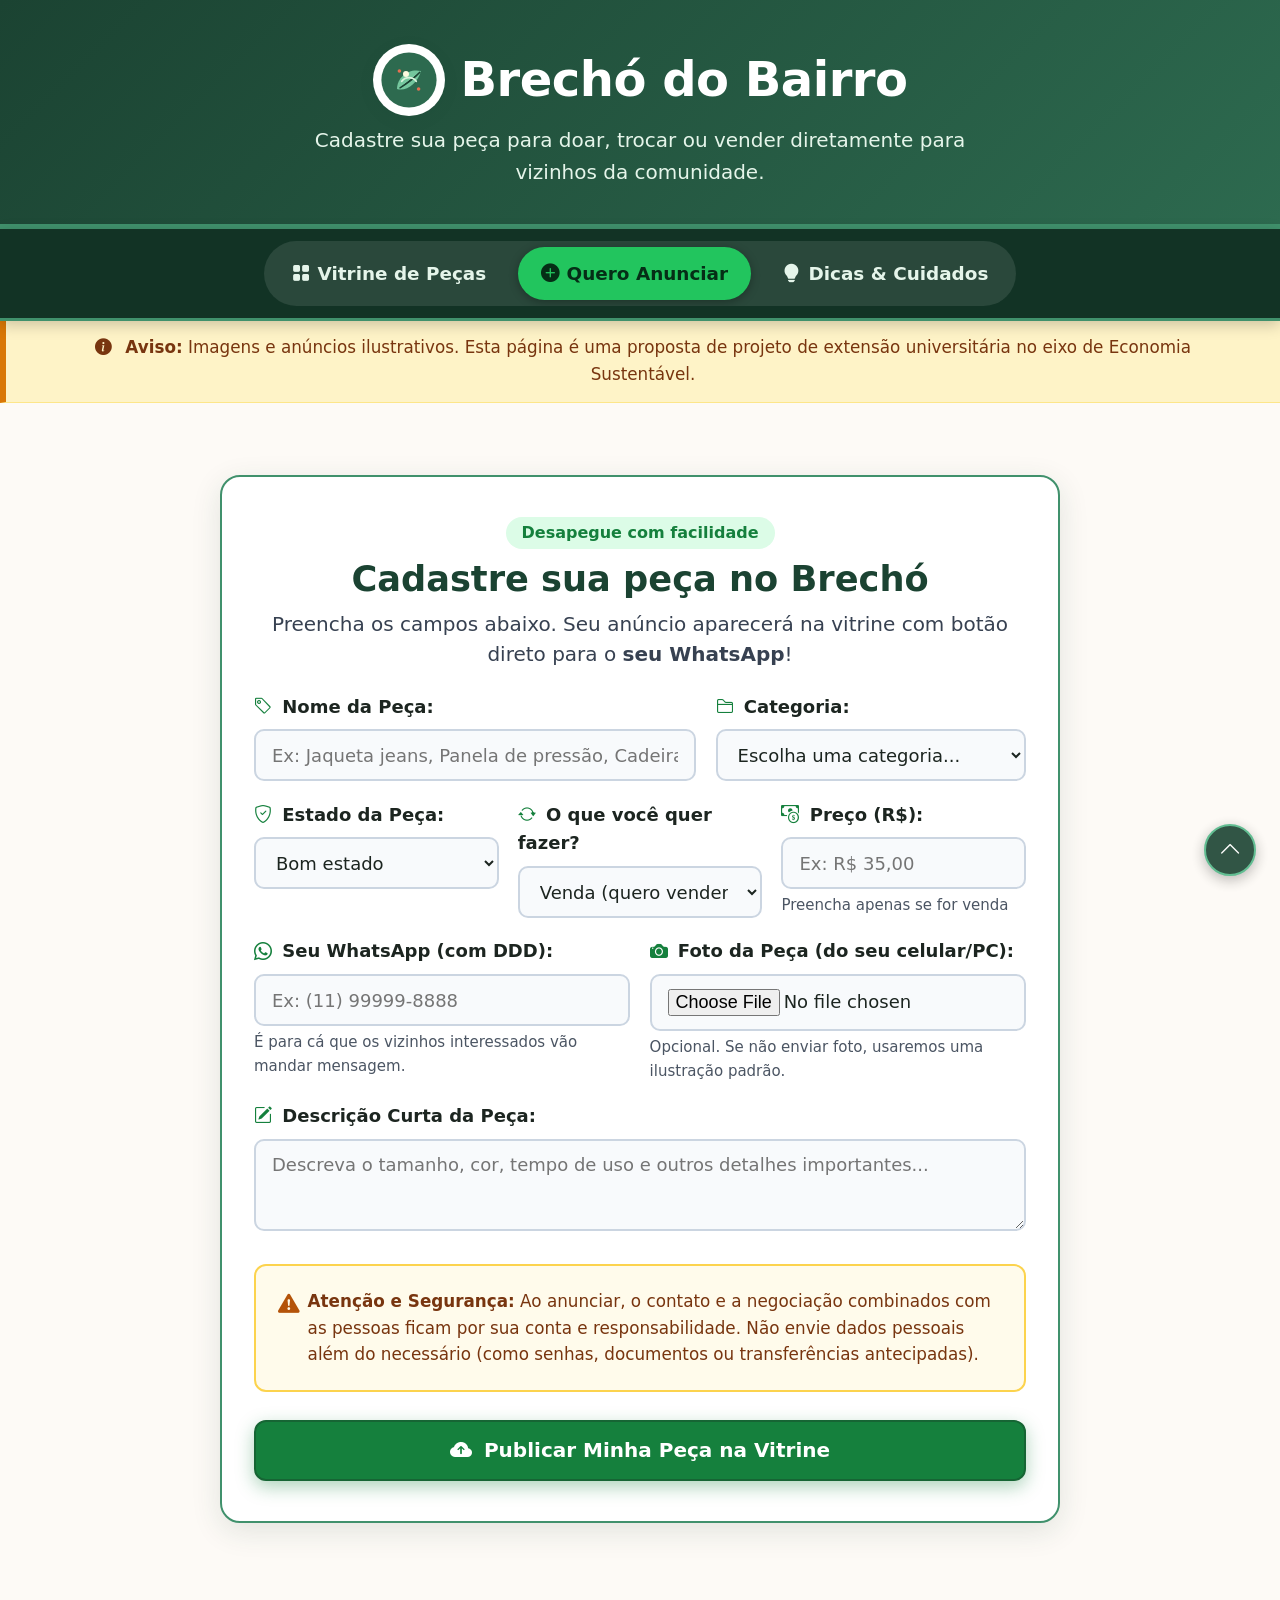
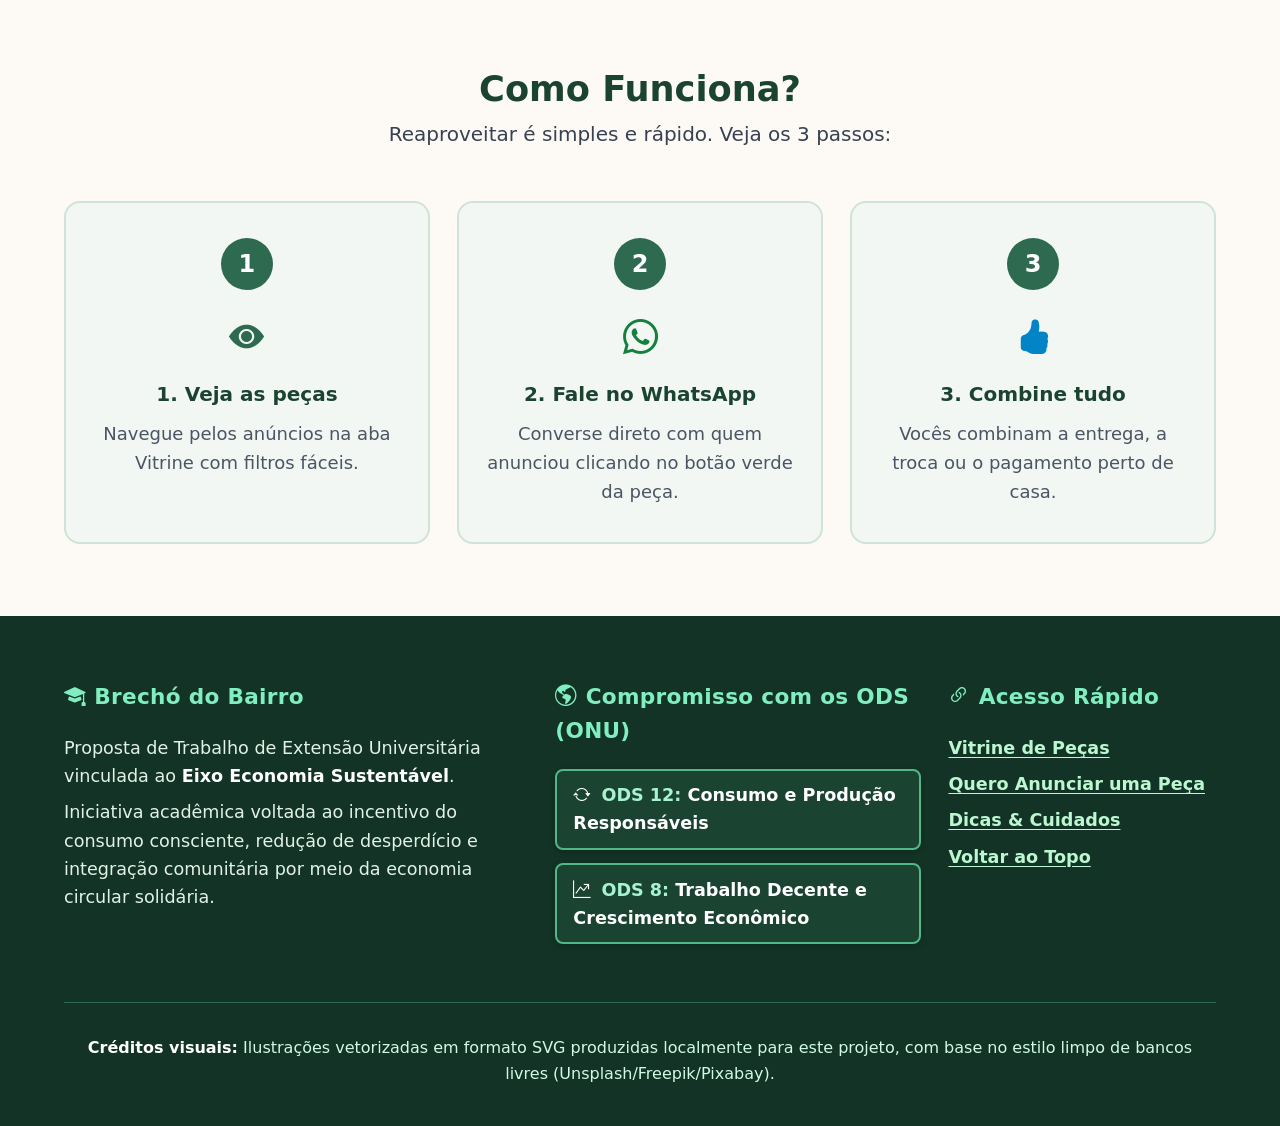
==== anunciar.html @ a0658f0c "Postagem" ====
<!DOCTYPE html>
<html lang="pt-BR">
<head>
  <meta charset="UTF-8" />
  <meta name="viewport" content="width=device-width, initial-scale=1.0" />
  <meta name="description" content="Anuncie roupas e objetos usados para troca, doação ou venda no Brechó do Bairro com contato direto pelo WhatsApp." />
  
  <title>Quero Anunciar | Brechó do Bairro</title>

  <!-- Logo do site -->
  <link rel="icon" type="image/svg+xml" href="img/logo.svg" />

  <!-- Icones do Bootstrap Icons -->
  <link rel="stylesheet" href="https://cdn.jsdelivr.net/npm/bootstrap-icons@1.11.3/font/bootstrap-icons.min.css">

  <!-- Estilos da pagina -->
  <link rel="stylesheet" href="css/style.css" />
</head>

<body>
  <!-- Topo da pagina -->
  <header class="topo-hero text-center" role="banner">
    <div class="container">
      <div class="d-flex justify-content-center align-items-center gap-3 mb-2">
        <img src="img/logo.svg" alt="Logo do Brechó do Bairro" class="marca-logo" />
        <h1 class="titulo-principal m-0">Brechó do Bairro</h1>
      </div>

      <p class="subtitulo-hero mb-0">
        Cadastre sua peça para doar, trocar ou vender diretamente para vizinhos da comunidade.
      </p>
    </div>
  </header>

  <!-- Menu de abas -->
  <nav class="navegacao-abas" aria-label="Navegação entre as abas do Brechó do Bairro">
    <div class="container d-flex justify-content-center">
      <div class="grupo-abas">
        <a href="index.html" class="item-aba">
          <i class="bi bi-grid-fill me-2" aria-hidden="true"></i>
          <span>Vitrine de Peças</span>
        </a>
        <a href="anunciar.html" class="item-aba aba-ativa" aria-current="page">
          <i class="bi bi-plus-circle-fill me-2" aria-hidden="true"></i>
          <span>Quero Anunciar</span>
        </a>
        <a href="dicas.html" class="item-aba">
          <i class="bi bi-lightbulb-fill me-2" aria-hidden="true"></i>
          <span>Dicas & Cuidados</span>
        </a>
      </div>
    </div>
  </nav>

  <!-- Aviso sobre o projeto de extensao -->
  <aside class="alerta-extensao" aria-label="Aviso sobre o projeto acadêmico">
    <div class="container text-center">
      <i class="bi bi-info-circle-fill me-2" aria-hidden="true"></i>
      <strong>Aviso:</strong> Imagens e anúncios ilustrativos. Esta página é uma proposta de projeto de extensão universitária no eixo de Economia Sustentável.
    </div>
  </aside>

  <main id="conteudo-principal">
    <!-- Formulario para anunciar uma peca -->
    <section class="secao-anunciar" aria-labelledby="titulo-anunciar">
      <div class="container">
        <div class="caixa-anuncio">
          <div class="cabecalho-secao mb-4">
            <span class="badge bg-success-subtle text-success fs-6 px-3 py-2 rounded-pill fw-bold mb-2">Desapegue com facilidade</span>
            <h2 id="titulo-anunciar" class="titulo-secao">Cadastre sua peça no Brechó</h2>
            <p class="subtitulo-secao">Preencha os campos abaixo. Seu anúncio aparecerá na vitrine com botão direto para o <strong>seu WhatsApp</strong>!</p>
          </div>

          <!-- Mensagem de sucesso ao cadastrar -->
          <div id="alerta-sucesso-anuncio" class="alert alert-success d-none text-center shadow-sm" role="alert">
            <i class="bi bi-check-circle-fill fs-4 me-2"></i>
            <strong class="fs-5">Anúncio publicado com sucesso!</strong>
            <p class="mb-2 mt-1">Sua peça já está visível na vitrine comunitária.</p>
            <a href="index.html" class="btn btn-outline-success fw-bold px-4 py-2 mt-2">
              <i class="bi bi-arrow-right-circle me-1"></i> Ir para a Vitrine ver meu anúncio
            </a>
          </div>

          <!-- Formulario de cadastro -->
          <form id="form-novo-anuncio" novalidate>
            <div class="row g-3">
              <!-- Nome da peca -->
              <div class="col-12 col-md-7">
                <label for="anuncio-nome" class="form-label">
                  <i class="bi bi-tag me-1 text-success"></i> Nome da Peça:
                </label>
                <input type="text" id="anuncio-nome" class="input-acessivel" placeholder="Ex: Jaqueta jeans, Panela de pressão, Cadeira..." required />
              </div>

              <!-- Categoria -->
              <div class="col-12 col-md-5">
                <label for="anuncio-categoria" class="form-label">
                  <i class="bi bi-folder2 me-1 text-success"></i> Categoria:
                </label>
                <select id="anuncio-categoria" class="select-acessivel" required>
                  <option value="" disabled selected>Escolha uma categoria...</option>
                  <option value="Roupas">Roupas</option>
                  <option value="Calçados">Calçados</option>
                  <option value="Infantil">Infantil</option>
                  <option value="Casa e objetos">Casa e objetos</option>
                </select>
              </div>

              <!-- Estado de conservacao -->
              <div class="col-12 col-md-4">
                <label for="anuncio-estado" class="form-label">
                  <i class="bi bi-shield-check me-1 text-success"></i> Estado da Peça:
                </label>
                <select id="anuncio-estado" class="select-acessivel" required>
                  <option value="Ótimo estado">Ótimo estado</option>
                  <option value="Bom estado" selected>Bom estado</option>
                  <option value="Com marcas de uso">Com marcas de uso</option>
                </select>
              </div>

              <!-- Tipo de negociacao -->
              <div class="col-12 col-md-4">
                <label for="anuncio-tipo" class="form-label">
                  <i class="bi bi-arrow-repeat me-1 text-success"></i> O que você quer fazer?
                </label>
                <select id="anuncio-tipo" class="select-acessivel" required>
                  <option value="Venda" selected>Venda (quero vender)</option>
                  <option value="Troca">Troca (aceito trocar)</option>
                  <option value="Doação">Doação (quero doar)</option>
                </select>
              </div>

              <!-- Preco -->
              <div class="col-12 col-md-4" id="campo-container-preco">
                <label for="anuncio-preco" class="form-label">
                  <i class="bi bi-cash-coin me-1 text-success"></i> Preço (R$):
                </label>
                <input type="text" id="anuncio-preco" class="input-acessivel" placeholder="Ex: R$ 35,00" />
                <small class="text-secondary d-block mt-1">Preencha apenas se for venda</small>
              </div>

              <!-- WhatsApp de quem anuncia -->
              <div class="col-12 col-md-6">
                <label for="anuncio-whatsapp" class="form-label">
                  <i class="bi bi-whatsapp me-1 text-success"></i> Seu WhatsApp (com DDD):
                </label>
                <input type="tel" id="anuncio-whatsapp" class="input-acessivel" placeholder="Ex: (11) 99999-8888" required />
                <small class="text-secondary d-block mt-1">É para cá que os vizinhos interessados vão mandar mensagem.</small>
              </div>

              <!-- Foto da peca -->
              <div class="col-12 col-md-6">
                <label for="anuncio-foto" class="form-label">
                  <i class="bi bi-camera-fill me-1 text-success"></i> Foto da Peça (do seu celular/PC):
                </label>
                <input type="file" id="anuncio-foto" class="input-acessivel" accept="image/*" />
                <small class="text-secondary d-block mt-1">Opcional. Se não enviar foto, usaremos uma ilustração padrão.</small>
              </div>

              <!-- Previa da foto -->
              <div class="col-12 d-none" id="preview-foto-container">
                <label class="form-label">Prévia da Foto Selecionada:</label>
                <div>
                  <img id="img-preview" src="#" alt="Prévia da foto selecionada" class="rounded-3 border shadow-sm" style="max-height: 180px; object-fit: cover;" />
                </div>
              </div>

              <!-- Descricao -->
              <div class="col-12">
                <label for="anuncio-descricao" class="form-label">
                  <i class="bi bi-pencil-square me-1 text-success"></i> Descrição Curta da Peça:
                </label>
                <textarea id="anuncio-descricao" class="input-acessivel" rows="3" placeholder="Descreva o tamanho, cor, tempo de uso e outros detalhes importantes..." required></textarea>
              </div>
            </div>

            <!-- Aviso de seguranca -->
            <div class="caixa-aviso-responsabilidade mt-4">
              <div class="d-flex align-items-start gap-2">
                <i class="bi bi-exclamation-triangle-fill fs-4 text-warning" aria-hidden="true"></i>
                <div>
                  <strong>Atenção e Segurança:</strong> Ao anunciar, o contato e a negociação combinados com as pessoas ficam por sua conta e responsabilidade. Não envie dados pessoais além do necessário (como senhas, documentos ou transferências antecipadas).
                </div>
              </div>
            </div>

            <!-- Botao de envio -->
            <div class="text-center mt-4">
              <button type="submit" class="btn-anunciar-whatsapp">
                <i class="bi bi-cloud-arrow-up-fill fs-4" aria-hidden="true"></i>
                <span>Publicar Minha Peça na Vitrine</span>
              </button>
            </div>
          </form>
        </div>
      </div>
    </section>

    <!-- Como funciona o brecho (antes do rodape) -->
    <section class="secao-passos" aria-labelledby="titulo-passos">
      <div class="container">
        <div class="cabecalho-secao">
          <h2 id="titulo-passos" class="titulo-secao">Como Funciona?</h2>
          <p class="subtitulo-secao">Reaproveitar é simples e rápido. Veja os 3 passos:</p>
        </div>

        <div class="row g-4 justify-content-center">
          <div class="col-12 col-md-4">
            <div class="card-passo">
              <div class="numero-passo" aria-hidden="true">1</div>
              <i class="bi bi-eye-fill icone-passo" aria-hidden="true"></i>
              <h3 class="titulo-passo">1. Veja as peças</h3>
              <p class="text-secondary m-0">Navegue pelos anúncios na aba Vitrine com filtros fáceis.</p>
            </div>
          </div>

          <div class="col-12 col-md-4">
            <div class="card-passo">
              <div class="numero-passo" aria-hidden="true">2</div>
              <i class="bi bi-whatsapp icone-passo text-success" aria-hidden="true"></i>
              <h3 class="titulo-passo">2. Fale no WhatsApp</h3>
              <p class="text-secondary m-0">Converse direto com quem anunciou clicando no botão verde da peça.</p>
            </div>
          </div>

          <div class="col-12 col-md-4">
            <div class="card-passo">
              <div class="numero-passo" aria-hidden="true">3</div>
              <i class="bi bi-hand-thumbs-up-fill icone-passo text-primary" aria-hidden="true"></i>
              <h3 class="titulo-passo">3. Combine tudo</h3>
              <p class="text-secondary m-0">Vocês combinam a entrega, a troca ou o pagamento perto de casa.</p>
            </div>
          </div>
        </div>
      </div>
    </section>
  </main>

  <!-- Rodape -->
  <footer class="rodape-principal" role="contentinfo">
    <div class="container">
      <div class="row g-4">
        <!-- Sobre o projeto -->
        <div class="col-12 col-md-6 col-lg-5">
          <h5><i class="bi bi-mortarboard-fill me-2" aria-hidden="true"></i>Brechó do Bairro</h5>
          <p class="mb-2">
            Proposta de Trabalho de Extensão Universitária vinculada ao <strong>Eixo Economia Sustentável</strong>.
          </p>
          <p class="mb-0">
            Iniciativa acadêmica voltada ao incentivo do consumo consciente, redução de desperdício e integração comunitária por meio da economia circular solidária.
          </p>
        </div>

        <!-- Objetivos de sustentabilidade -->
        <div class="col-12 col-md-6 col-lg-4">
          <h5><i class="bi bi-globe-americas me-2" aria-hidden="true"></i>Compromisso com os ODS (ONU)</h5>
          <div>
            <div class="ods-badge">
              <i class="bi bi-arrow-repeat me-1" aria-hidden="true"></i>
              <strong>ODS 12:</strong> Consumo e Produção Responsáveis
            </div>
          </div>
          <div>
            <div class="ods-badge">
              <i class="bi bi-graph-up-arrow me-1" aria-hidden="true"></i>
              <strong>ODS 8:</strong> Trabalho Decente e Crescimento Econômico
            </div>
          </div>
        </div>

        <!-- Links rapidos -->
        <div class="col-12 col-md-12 col-lg-3">
          <h5><i class="bi bi-link-45deg me-2" aria-hidden="true"></i>Acesso Rápido</h5>
          <ul class="list-unstyled">
            <li class="mb-2"><a href="index.html">Vitrine de Peças</a></li>
            <li class="mb-2"><a href="anunciar.html">Quero Anunciar uma Peça</a></li>
            <li class="mb-2"><a href="dicas.html">Dicas & Cuidados</a></li>
            <li class="mb-2"><a href="#conteudo-principal">Voltar ao Topo</a></li>
          </ul>
        </div>
      </div>

      <!-- Creditos -->
      <div class="rodape-creditos text-center">
        <p class="mb-0">
          <strong>Créditos visuais:</strong> Ilustrações vetorizadas em formato SVG produzidas localmente para este projeto, com base no estilo limpo de bancos livres (Unsplash/Freepik/Pixabay).
        </p>
      </div>
    </div>
  </footer>

  <!-- Botao flutuante de voltar ao topo -->
  <a href="#conteudo-principal" class="btn-voltar-topo" aria-label="Voltar ao início da página" title="Voltar ao topo">
    <i class="bi bi-chevron-up" aria-hidden="true"></i>
  </a>

  <!-- Script da pagina -->
  <script src="js/script.js"></script>
</body>
</html>
---- css/style.css ----
/* Cores do projeto */
:root {
  --verde-profundo: #123325;
  --verde-escuro: #1b4332;
  --verde-medio: #2d6a4f;
  --verde-folha: #40916c;
  --verde-claro: #d8f3dc;
  --verde-fundo: #f2f7f4;

  --terra-escuro: #6f4e37;
  --terra-medio: #8d5b4c;
  --areia-clara: #fdfaf6;
  --areia-borda: #e7dfd5;

  --cor-doacao: #1e7e34;
  --cor-troca: #006699;
  --cor-venda: #b05700;

  --whatsapp-cor: #15803d;
  --whatsapp-hover: #0f5c2b;
  --amarelo-destaque: #fef08a;

  --texto-principal: #1c2520;
  --texto-suave: #374151;
  --branco-puro: #ffffff;

  --raio-card: 16px;
  --raio-botao: 12px;
  --sombra-suave: 0 4px 16px rgba(27, 67, 50, 0.08);
  --sombra-hover: 0 8px 24px rgba(27, 67, 50, 0.16);
}

/* Configuracoes basicas da pagina */
*, *::before, *::after {
  box-sizing: border-box;
}

html {
  scroll-behavior: smooth;
}

body {
  font-family: 'Segoe UI', system-ui, -apple-system, BlinkMacSystemFont, Roboto, sans-serif;
  font-size: 1.125rem;
  line-height: 1.6;
  color: var(--texto-principal);
  background-color: var(--areia-clara);
  margin: 0;
  padding: 0;
}

h1, h2, h3, h4, h5, h6, p, ul, figure {
  margin-top: 0;
}

img {
  max-width: 100%;
  height: auto;
  display: block;
}

/* Foco para quem navega pelo teclado */
a:focus-visible,
button:focus-visible,
input:focus-visible,
select:focus-visible,
textarea:focus-visible {
  outline: 4px solid #f59e0b !important;
  outline-offset: 3px !important;
  border-radius: 6px;
}

a {
  color: var(--verde-medio);
  text-decoration: underline;
  text-decoration-thickness: 1.5px;
}
a:hover {
  color: var(--verde-escuro);
}

/* Container centralizado da pagina */
.container {
  width: 100%;
  max-width: 1200px;
  margin-left: auto;
  margin-right: auto;
  padding-left: 1.5rem;
  padding-right: 1.5rem;
}

/* Grade de colunas */
.row {
  display: flex;
  flex-wrap: wrap;
  margin-left: -0.85rem;
  margin-right: -0.85rem;
}

.g-3 {
  margin-left: -0.6rem;
  margin-right: -0.6rem;
  margin-top: -1.2rem;
}
.g-3 > * {
  padding-left: 0.6rem;
  padding-right: 0.6rem;
  margin-top: 1.2rem;
}

.g-4 {
  margin-left: -0.85rem;
  margin-right: -0.85rem;
  margin-top: -1.8rem;
}
.g-4 > * {
  padding-left: 0.85rem;
  padding-right: 0.85rem;
  margin-top: 1.8rem;
}

[class*="col-"] {
  width: 100%;
  flex: 0 0 100%;
  max-width: 100%;
}

.col-12 {
  flex: 0 0 100%;
  max-width: 100%;
  width: 100%;
}

/* Responsivo para tablets */
@media (min-width: 768px) {
  .col-md-2 {
    flex: 0 0 16.666667%;
    max-width: 16.666667%;
  }
  .col-md-4 {
    flex: 0 0 33.333333%;
    max-width: 33.333333%;
  }
  .col-md-5 {
    flex: 0 0 41.666667%;
    max-width: 41.666667%;
  }
  .col-md-6 {
    flex: 0 0 50%;
    max-width: 50%;
  }
  .col-md-7 {
    flex: 0 0 58.333333%;
    max-width: 58.333333%;
  }
  .col-md-12 {
    flex: 0 0 100%;
    max-width: 100%;
  }
}

/* Responsivo para computadores */
@media (min-width: 992px) {
  .col-lg-3 {
    flex: 0 0 25%;
    max-width: 25%;
  }
  .col-lg-4 {
    flex: 0 0 33.333333%;
    max-width: 33.333333%;
  }
  .col-lg-5 {
    flex: 0 0 41.666667%;
    max-width: 41.666667%;
  }
  .col-lg-12 {
    flex: 0 0 100%;
    max-width: 100%;
  }
}

@media (min-width: 1200px) {
  .col-xl-3 {
    flex: 0 0 25%;
    max-width: 25%;
  }
}

/* Classes de alinhamento e flexbox */
.d-flex { display: flex !important; }
.d-none { display: none !important; }
.d-block { display: block !important; }
.flex-column { flex-direction: column !important; }

@media (min-width: 576px) {
  .flex-sm-row { flex-direction: row !important; }
}

.justify-content-center { justify-content: center !important; }
.justify-content-between { justify-content: space-between !important; }
.align-items-center { align-items: center !important; }
.align-items-start { align-items: flex-start !important; }
.align-items-end { align-items: flex-end !important; }

.gap-1 { gap: 0.25rem !important; }
.gap-2 { gap: 0.5rem !important; }
.gap-3 { gap: 1rem !important; }
.gap-4 { gap: 1.5rem !important; }

.w-100 { width: 100% !important; }

/* Espacamentos gerais */
.m-0 { margin: 0 !important; }
.mb-0 { margin-bottom: 0 !important; }
.mb-1 { margin-bottom: 0.25rem !important; }
.mb-2 { margin-bottom: 0.5rem !important; }
.mb-3 { margin-bottom: 1rem !important; }
.mb-4 { margin-bottom: 1.5rem !important; }
.mb-5 { margin-bottom: 3rem !important; }

.mt-1 { margin-top: 0.25rem !important; }
.mt-2 { margin-top: 0.5rem !important; }
.mt-3 { margin-top: 1rem !important; }
.mt-4 { margin-top: 1.5rem !important; }
.mt-5 { margin-top: 3.5rem !important; }
.mt-auto { margin-top: auto !important; }

.me-1 { margin-right: 0.25rem !important; }
.me-2 { margin-right: 0.5rem !important; }

.p-4 { padding: 1.75rem !important; }
.py-2 { padding-top: 0.5rem !important; padding-bottom: 0.5rem !important; }
.py-5 { padding-top: 3.5rem !important; padding-bottom: 3.5rem !important; }
.px-3 { padding-left: 1rem !important; padding-right: 1rem !important; }
.px-4 { padding-left: 1.5rem !important; padding-right: 1.5rem !important; }

/* Tipografia */
.text-center { text-align: center !important; }
.text-start { text-align: left !important; }
.text-dark { color: #1c2520 !important; }
.text-secondary, .text-muted { color: #4b5563 !important; }
.text-success { color: #15803d !important; }
.text-warning { color: #b45309 !important; }
.text-danger { color: #dc2626 !important; }
.text-primary { color: #0284c7 !important; }
.text-light { color: #f1f5f3 !important; }

.fw-bold { font-weight: 700 !important; }
.fw-semibold { font-weight: 600 !important; }

.fs-4 { font-size: 1.35rem !important; }
.fs-5 { font-size: 1.15rem !important; }
.fs-6 { font-size: 1rem !important; }
.small { font-size: 0.92rem !important; }

.list-unstyled {
  list-style: none;
  padding-left: 0;
  margin: 0;
}

/* Espacamento respirado entre secoes */
.secao-vitrine,
.secao-dicas,
.secao-beneficios,
.secao-passos,
.secao-anunciar {
  padding: 4.5rem 1rem;
}

/* Cabecalho padronizado das secoes (aproxima o titulo da descricao e afasta dos cards) */
.cabecalho-secao {
  text-align: center;
  margin-bottom: 3.25rem;
}

.titulo-secao {
  font-size: 2.2rem;
  font-weight: 800;
  color: var(--verde-escuro);
  margin-top: 0;
  margin-bottom: 0.5rem;
  line-height: 1.25;
}

.subtitulo-secao {
  font-size: 1.25rem;
  color: var(--texto-suave);
  margin-top: 0;
  margin-bottom: 0;
  line-height: 1.5;
  max-width: 800px;
  margin-left: auto;
  margin-right: auto;
}

/* Bloco para botoes de acao abaixo dos grids */
.bloco-acao-central {
  text-align: center;
  margin-top: 3.75rem;
  margin-bottom: 1rem;
}

/* Etiquetas e avisos */
.badge {
  display: inline-block;
  padding: 0.4rem 0.85rem;
  font-size: 0.9rem;
  font-weight: 700;
  line-height: 1;
  text-align: center;
  border-radius: 6px;
}
.bg-success-subtle {
  background-color: #dcfce7 !important;
  color: #15803d !important;
}
.rounded-3 { border-radius: 12px !important; }
.rounded-4 { border-radius: 16px !important; }
.rounded-pill { border-radius: 50rem !important; }
.shadow-sm { box-shadow: 0 3px 10px rgba(0, 0, 0, 0.08) !important; }
.border { border: 1px solid #cbd5e1 !important; }
.border-2 { border-width: 2px !important; }
.border-warning { border-color: #f59e0b !important; }

/* Botao de limpar filtros */
.btn {
  display: inline-flex;
  align-items: center;
  justify-content: center;
  font-family: inherit;
  font-weight: 700;
  cursor: pointer;
  text-decoration: none;
  border-radius: 8px;
  transition: all 0.2s ease;
  padding: 0.65rem 1.3rem;
  font-size: 1rem;
}
.btn-outline-success {
  border: 2px solid var(--verde-medio);
  color: var(--verde-medio);
  background-color: transparent;
}
.btn-outline-success:hover {
  background-color: var(--verde-medio);
  color: #ffffff;
}

/* Alerta de sucesso */
.alert {
  padding: 1.25rem 1.5rem;
  border-radius: 14px;
  margin-bottom: 2rem;
  border: 1px solid transparent;
}
.alert-success {
  background-color: #dcfce7;
  border-color: #86efac;
  color: #14532d;
}

/* Topo do site */
.topo-hero {
  background: linear-gradient(135deg, var(--verde-escuro) 0%, var(--verde-medio) 100%);
  color: var(--branco-puro);
  padding: 2.75rem 1rem 2.25rem 1rem;
  border-bottom: 5px solid var(--verde-folha);
}

.marca-logo {
  width: 72px;
  height: 72px;
  border-radius: 50%;
  background-color: var(--branco-puro);
  padding: 6px;
  box-shadow: var(--sombra-suave);
}

.titulo-principal {
  font-size: 2.25rem;
  font-weight: 800;
  letter-spacing: -0.5px;
  line-height: 1.2;
}

@media (min-width: 768px) {
  .titulo-principal {
    font-size: 3rem;
  }
}

.subtitulo-hero {
  font-size: 1.25rem;
  color: #e5f5ea;
  max-width: 680px;
  margin: 0 auto;
}

/* Menu de abas no topo */
.navegacao-abas {
  background-color: var(--verde-profundo);
  border-bottom: 3px solid var(--verde-folha);
  padding: 0.75rem 0;
  position: sticky;
  top: 0;
  z-index: 900;
  box-shadow: 0 4px 14px rgba(0, 0, 0, 0.2);
}

.grupo-abas {
  display: flex;
  gap: 0.6rem;
  background-color: rgba(255, 255, 255, 0.1);
  padding: 0.35rem;
  border-radius: 50rem;
  overflow-x: auto;
  max-width: 100%;
}

.item-aba {
  display: inline-flex;
  align-items: center;
  justify-content: center;
  padding: 0.75rem 1.4rem;
  font-size: 1.15rem;
  font-weight: 700;
  color: #e5f5ea !important;
  text-decoration: none !important;
  border-radius: 50rem;
  transition: all 0.2s ease;
  white-space: nowrap;
  min-height: 48px;
}

.item-aba:hover {
  background-color: rgba(255, 255, 255, 0.22);
  color: #ffffff !important;
}

.item-aba.aba-ativa {
  background-color: #22c55e;
  color: #052e16 !important;
  box-shadow: 0 2px 10px rgba(0, 0, 0, 0.3);
}

/* Botao principal do brecho */
.btn-cta-principal {
  background-color: #22c55e;
  color: #052e16 !important;
  font-size: 1.2rem;
  font-weight: 700;
  padding: 0.95rem 1.8rem;
  border-radius: var(--raio-botao);
  border: 2px solid #16a34a;
  text-decoration: none;
  display: inline-flex;
  align-items: center;
  justify-content: center;
  gap: 0.5rem;
  transition: all 0.2s ease-in-out;
  min-height: 54px;
}
.btn-cta-principal:hover {
  background-color: #16a34a;
  color: #ffffff !important;
  transform: translateY(-2px);
  box-shadow: 0 6px 16px rgba(0, 0, 0, 0.2);
}

/* Faixa de aviso academico */
.alerta-extensao {
  background-color: #fef3c7;
  border-left: 6px solid #d97706;
  border-bottom: 1px solid #fde68a;
  color: #78350f;
  font-size: 1.05rem;
  padding: 0.85rem 1rem;
}

/* Passo a passo como funciona */
.card-passo {
  background-color: var(--verde-fundo);
  border: 2px solid #cfe3d6;
  border-radius: var(--raio-card);
  padding: 2.2rem 1.5rem;
  height: 100%;
  display: flex;
  flex-direction: column;
  align-items: center;
  text-align: center;
  transition: transform 0.2s ease;
}
.card-passo:hover {
  transform: translateY(-3px);
  border-color: var(--verde-folha);
}

.numero-passo {
  width: 52px;
  height: 52px;
  background-color: var(--verde-medio);
  color: var(--branco-puro);
  font-size: 1.5rem;
  font-weight: 800;
  border-radius: 50%;
  display: flex;
  align-items: center;
  justify-content: center;
  margin-bottom: 1.25rem;
}

.icone-passo {
  font-size: 2.2rem;
  color: var(--verde-medio);
  margin-bottom: 0.75rem;
}

.titulo-passo {
  font-size: 1.25rem;
  font-weight: 700;
  color: var(--verde-escuro);
  margin-bottom: 0.6rem;
}

/* Filtros da vitrine */
.painel-filtros {
  background-color: var(--branco-puro);
  border: 2px solid var(--areia-borda);
  border-radius: var(--raio-card);
  padding: 1.75rem;
  margin-bottom: 2.75rem;
  box-shadow: var(--sombra-suave);
}

.rotulo-filtro {
  font-weight: 700;
  color: var(--verde-escuro);
  margin-bottom: 0.5rem;
  display: flex;
  align-items: center;
  gap: 0.5rem;
}

.select-acessivel,
.form-select {
  font-family: inherit;
  font-size: 1.125rem;
  padding: 0.75rem 1rem;
  border: 2px solid #cbd5e1;
  border-radius: 10px;
  color: var(--texto-principal);
  background-color: #f8fafc;
  min-height: 52px;
  width: 100%;
}
.select-acessivel:focus,
.form-select:focus {
  border-color: var(--verde-medio);
  background-color: #ffffff;
}

.btn-limpar-filtros {
  font-family: inherit;
  font-size: 1rem;
  font-weight: 600;
  padding: 0.6rem 1rem;
  color: var(--terra-escuro);
  background: transparent;
  border: 2px dashed var(--terra-medio);
  border-radius: 8px;
  min-height: 52px;
  cursor: pointer;
  transition: all 0.2s ease;
  display: inline-flex;
  align-items: center;
  justify-content: center;
}
.btn-limpar-filtros:hover {
  background-color: #f8edeb;
  color: #431407;
}

/* Card das pecas na vitrine */
.card-peca {
  background-color: var(--branco-puro);
  border: 2px solid #e2e8f0;
  border-radius: var(--raio-card);
  overflow: hidden;
  box-shadow: var(--sombra-suave);
  height: 100%;
  display: flex;
  flex-direction: column;
  transition: transform 0.2s ease, box-shadow 0.2s ease, border-color 0.2s ease;
}
.card-peca:hover {
  transform: translateY(-4px);
  box-shadow: var(--sombra-hover);
  border-color: #94a3b8;
}

.container-imagem-peca {
  position: relative;
  width: 100%;
  height: 220px;
  background-color: #edf2f7;
  display: flex;
  align-items: center;
  justify-content: center;
  overflow: hidden;
  border-bottom: 1px solid #e2e8f0;
}

.container-imagem-peca img {
  width: 100%;
  height: 100%;
  object-fit: cover;
  transition: transform 0.3s ease;
}
.card-peca:hover .container-imagem-peca img {
  transform: scale(1.03);
}

/* Selos das pecas */
.selo-tipo {
  position: absolute;
  top: 12px;
  right: 12px;
  font-size: 0.95rem;
  font-weight: 800;
  text-transform: uppercase;
  letter-spacing: 0.5px;
  padding: 0.4rem 0.8rem;
  border-radius: 30px;
  color: var(--branco-puro);
  box-shadow: 0 2px 6px rgba(0, 0, 0, 0.25);
}

.selo-doacao { background-color: var(--cor-doacao); }
.selo-troca { background-color: var(--cor-troca); }
.selo-venda { background-color: var(--cor-venda); }

.corpo-card {
  padding: 1.5rem;
  display: flex;
  flex-direction: column;
  flex-grow: 1;
}

.categoria-tag {
  display: inline-block;
  font-size: 0.95rem;
  font-weight: 700;
  color: var(--verde-medio);
  background-color: var(--verde-claro);
  padding: 0.25rem 0.65rem;
  border-radius: 6px;
  margin-bottom: 0.6rem;
  align-self: flex-start;
}

.titulo-peca {
  font-size: 1.35rem;
  font-weight: 700;
  color: var(--texto-principal);
  margin-bottom: 0.5rem;
  line-height: 1.3;
}

.descricao-peca {
  font-size: 1.05rem;
  color: var(--texto-suave);
  margin-bottom: 0.85rem;
  flex-grow: 1;
}

.meta-estado {
  font-size: 1rem;
  color: var(--terra-escuro);
  background-color: #f5ebe0;
  padding: 0.45rem 0.75rem;
  border-radius: 6px;
  margin-bottom: 1rem;
  font-weight: 600;
}

.valor-peca {
  font-size: 1.35rem;
  font-weight: 800;
  color: #854d0e;
  margin-bottom: 1.15rem;
}

/* Botao do WhatsApp em cada peca */
.btn-whatsapp-card {
  background-color: var(--whatsapp-cor);
  color: var(--branco-puro) !important;
  font-size: 1.125rem;
  font-weight: 700;
  padding: 0.9rem 1rem;
  border-radius: var(--raio-botao);
  text-decoration: none;
  display: flex;
  align-items: center;
  justify-content: center;
  gap: 0.6rem;
  border: none;
  min-height: 52px;
  transition: all 0.2s ease;
  margin-top: auto;
}
.btn-whatsapp-card:hover {
  background-color: var(--whatsapp-hover);
  color: var(--branco-puro) !important;
  box-shadow: 0 4px 12px rgba(21, 128, 61, 0.35);
  transform: translateY(-2px);
}

/* Cards da aba de dicas e curadoria */
.card-curadoria {
  background-color: var(--branco-puro);
  border: 2px solid #dce7e1;
  border-radius: var(--raio-card);
  padding: 2rem;
  height: 100%;
  box-shadow: var(--sombra-suave);
  display: flex;
  flex-direction: column;
  transition: transform 0.2s ease, border-color 0.2s ease, box-shadow 0.2s ease;
}
.card-curadoria:hover {
  transform: translateY(-4px);
  border-color: var(--verde-folha);
  box-shadow: var(--sombra-hover);
}

.icone-curadoria {
  width: 58px;
  height: 58px;
  border-radius: 14px;
  background-color: var(--verde-claro);
  color: var(--verde-escuro);
  display: inline-flex;
  align-items: center;
  justify-content: center;
  font-size: 1.8rem;
  margin-bottom: 1.25rem;
}

.passo-receita {
  background-color: #f7faf8;
  border-left: 4px solid var(--verde-medio);
  padding: 1rem 1.15rem;
  border-radius: 8px;
  margin-top: 1rem;
}

/* Cards de beneficios */
.card-beneficio {
  background-color: var(--branco-puro);
  border: 2px solid var(--areia-borda);
  border-radius: var(--raio-card);
  padding: 2.25rem 1.75rem;
  height: 100%;
  box-shadow: var(--sombra-suave);
  text-align: center;
}

.icone-beneficio {
  width: 70px;
  height: 70px;
  border-radius: 50%;
  background-color: var(--verde-claro);
  color: var(--verde-escuro);
  display: inline-flex;
  align-items: center;
  justify-content: center;
  font-size: 2rem;
  margin-bottom: 1.35rem;
}

/* Formulario da aba Quero Anunciar */
.caixa-anuncio {
  background-color: var(--branco-puro);
  border: 2px solid var(--verde-folha);
  border-radius: 20px;
  padding: 2.5rem 2rem;
  box-shadow: 0 8px 30px rgba(27, 67, 50, 0.12);
  max-width: 840px;
  margin: 0 auto;
}

.form-label {
  display: block;
  font-weight: 700;
  margin-bottom: 0.5rem;
  color: var(--texto-principal);
}

.input-acessivel,
.form-control {
  font-family: inherit;
  font-size: 1.125rem;
  padding: 0.8rem 1rem;
  border: 2px solid #cbd5e1;
  border-radius: 10px;
  min-height: 52px;
  color: var(--texto-principal);
  background-color: #f8fafc;
  width: 100%;
}
.input-acessivel:focus,
.form-control:focus {
  border-color: var(--verde-medio);
  background-color: #ffffff;
}

.badge-anuncio-comunitario {
  background-color: #0284c7;
  color: #ffffff;
  font-size: 0.85rem;
  font-weight: 700;
  padding: 0.3rem 0.65rem;
  border-radius: 6px;
  display: inline-block;
  margin-bottom: 0.6rem;
}

.btn-remover-anuncio {
  font-family: inherit;
  background: transparent;
  color: #dc2626;
  border: 1px dashed #f87171;
  border-radius: 8px;
  padding: 0.45rem 0.8rem;
  font-size: 0.9rem;
  font-weight: 600;
  cursor: pointer;
  margin-top: 0.6rem;
  width: 100%;
  transition: all 0.2s ease;
}
.btn-remover-anuncio:hover {
  background-color: #fee2e2;
  border-color: #dc2626;
}

.caixa-aviso-responsabilidade {
  background-color: #fffbeb;
  border: 2px solid #fcd34d;
  border-radius: 12px;
  padding: 1.35rem;
  color: #78350f;
  margin-top: 1.75rem;
  margin-bottom: 1.75rem;
  font-size: 1.05rem;
}

.btn-anunciar-whatsapp {
  font-family: inherit;
  background-color: var(--whatsapp-cor);
  color: var(--branco-puro) !important;
  font-size: 1.25rem;
  font-weight: 800;
  padding: 1rem 2rem;
  border-radius: var(--raio-botao);
  text-decoration: none;
  display: inline-flex;
  align-items: center;
  justify-content: center;
  gap: 0.75rem;
  width: 100%;
  min-height: 58px;
  border: 2px solid #166534;
  box-shadow: 0 6px 18px rgba(21, 128, 61, 0.35);
  transition: all 0.2s ease;
  cursor: pointer;
}
.btn-anunciar-whatsapp:hover {
  background-color: var(--whatsapp-hover);
  color: var(--branco-puro) !important;
  transform: translateY(-2px);
  box-shadow: 0 8px 22px rgba(21, 128, 61, 0.45);
}

/* Rodape */
.rodape-principal {
  background-color: #123325;
  color: #ffffff !important;
  padding: 4rem 1rem 2.5rem 1rem;
  font-size: 1.1rem;
}

.rodape-principal p,
.rodape-principal span,
.rodape-principal li {
  color: #e2f1e8 !important;
  line-height: 1.6;
}

.rodape-principal strong {
  color: #ffffff !important;
}

.rodape-principal h5 {
  color: #80eec0 !important;
  font-weight: 800;
  margin-bottom: 1.25rem;
  font-size: 1.35rem;
  letter-spacing: 0.3px;
}

.rodape-principal a {
  color: #bbf7d0 !important;
  text-decoration: underline;
  text-underline-offset: 3px;
  font-weight: 600;
}
.rodape-principal a:hover {
  color: #ffffff !important;
  text-decoration-thickness: 2px;
}

.ods-badge {
  display: inline-block;
  background-color: #1b4332;
  border: 2px solid #52b788;
  border-radius: 8px;
  padding: 0.65rem 1rem;
  margin-bottom: 0.85rem;
  color: #ffffff !important;
  font-weight: 700;
  box-shadow: 0 2px 6px rgba(0, 0, 0, 0.2);
}

.ods-badge strong {
  color: #a7f3d0 !important;
}

.rodape-creditos {
  border-top: 1px solid #2d6a4f;
  padding-top: 2rem;
  margin-top: 2.75rem;
  font-size: 1rem;
  color: #d1fae5 !important;
}

.rodape-creditos p {
  color: #d1fae5 !important;
}

/* Botao flutuante de voltar ao topo */
.btn-voltar-topo {
  position: fixed;
  bottom: 24px;
  right: 24px;
  background-color: var(--verde-escuro);
  color: var(--branco-puro) !important;
  width: 52px;
  height: 52px;
  border-radius: 50%;
  display: flex;
  align-items: center;
  justify-content: center;
  font-size: 1.4rem;
  box-shadow: 0 4px 14px rgba(0, 0, 0, 0.3);
  text-decoration: none;
  z-index: 999;
  border: 2px solid #52b788;
  opacity: 0.9;
  transition: all 0.2s ease;
}
.btn-voltar-topo:hover {
  opacity: 1;
  background-color: var(--verde-medio);
  transform: translateY(-3px);
  color: var(--branco-puro) !important;
}
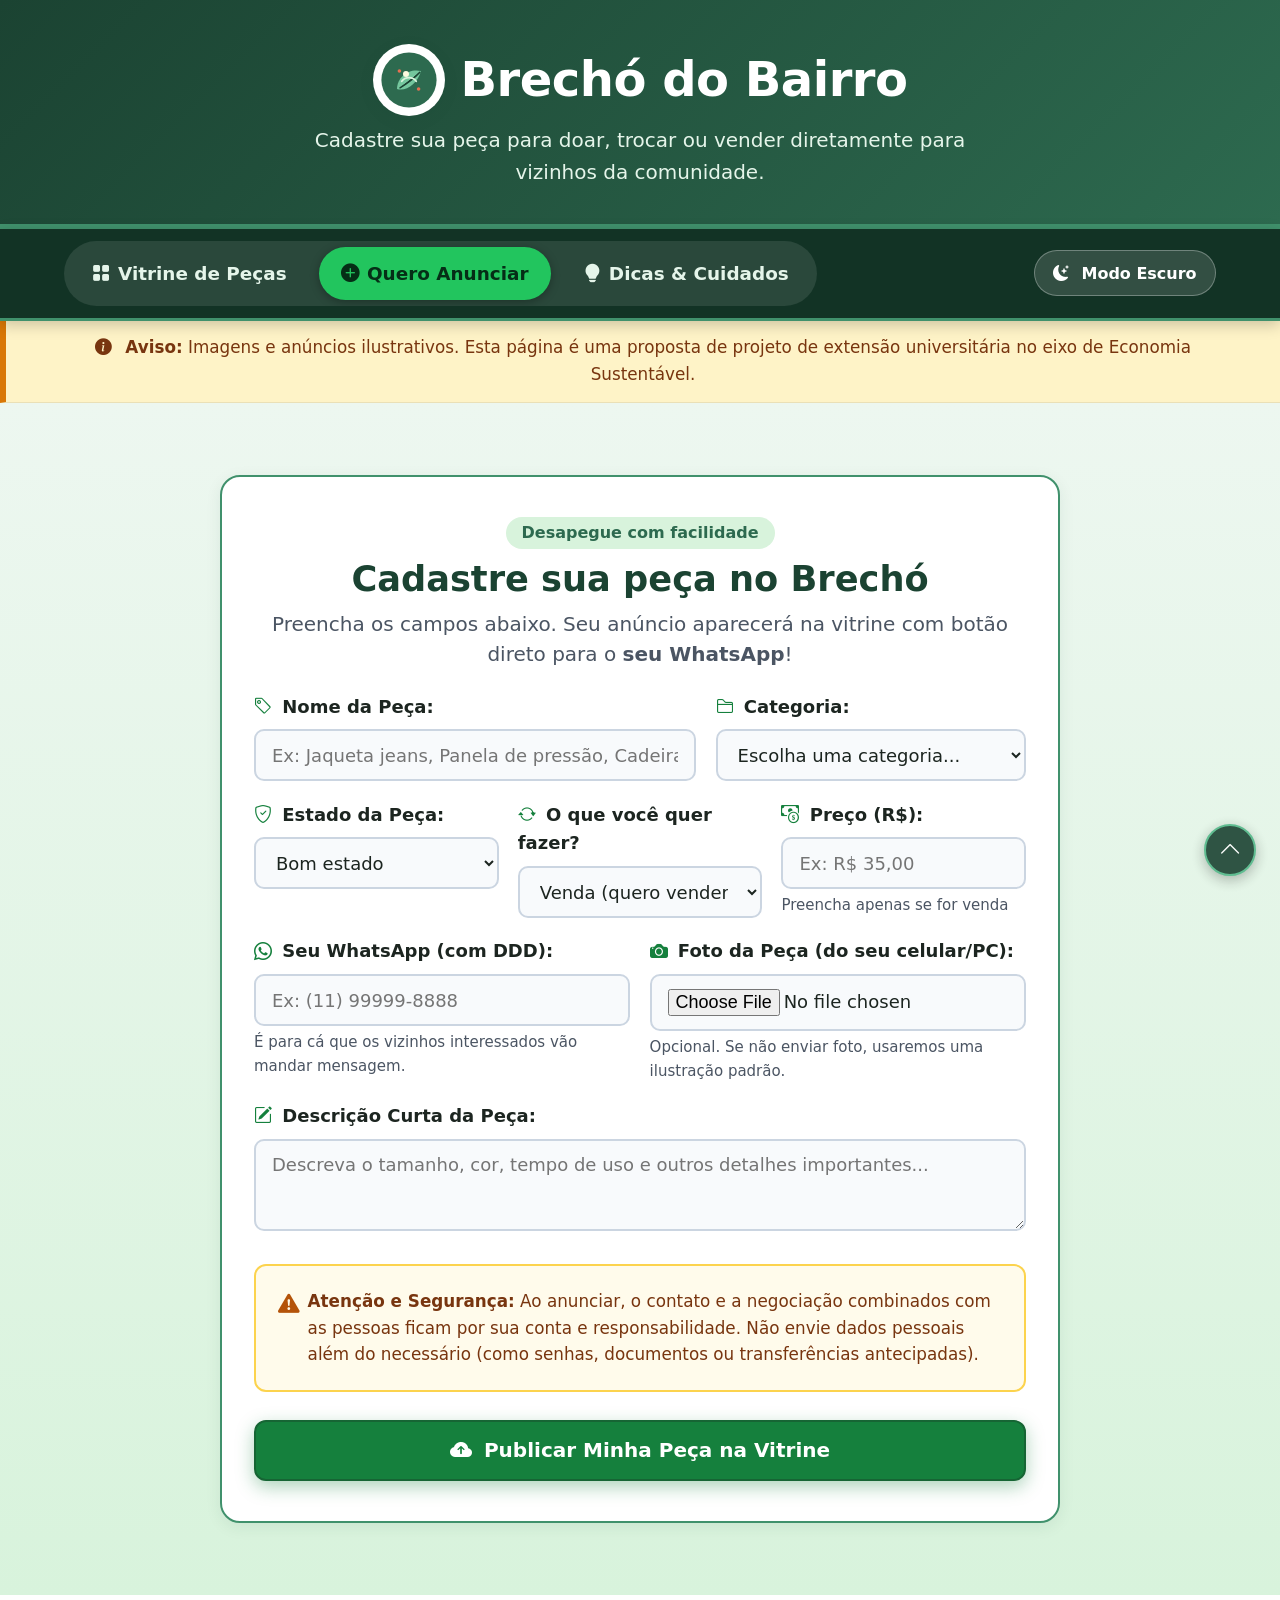
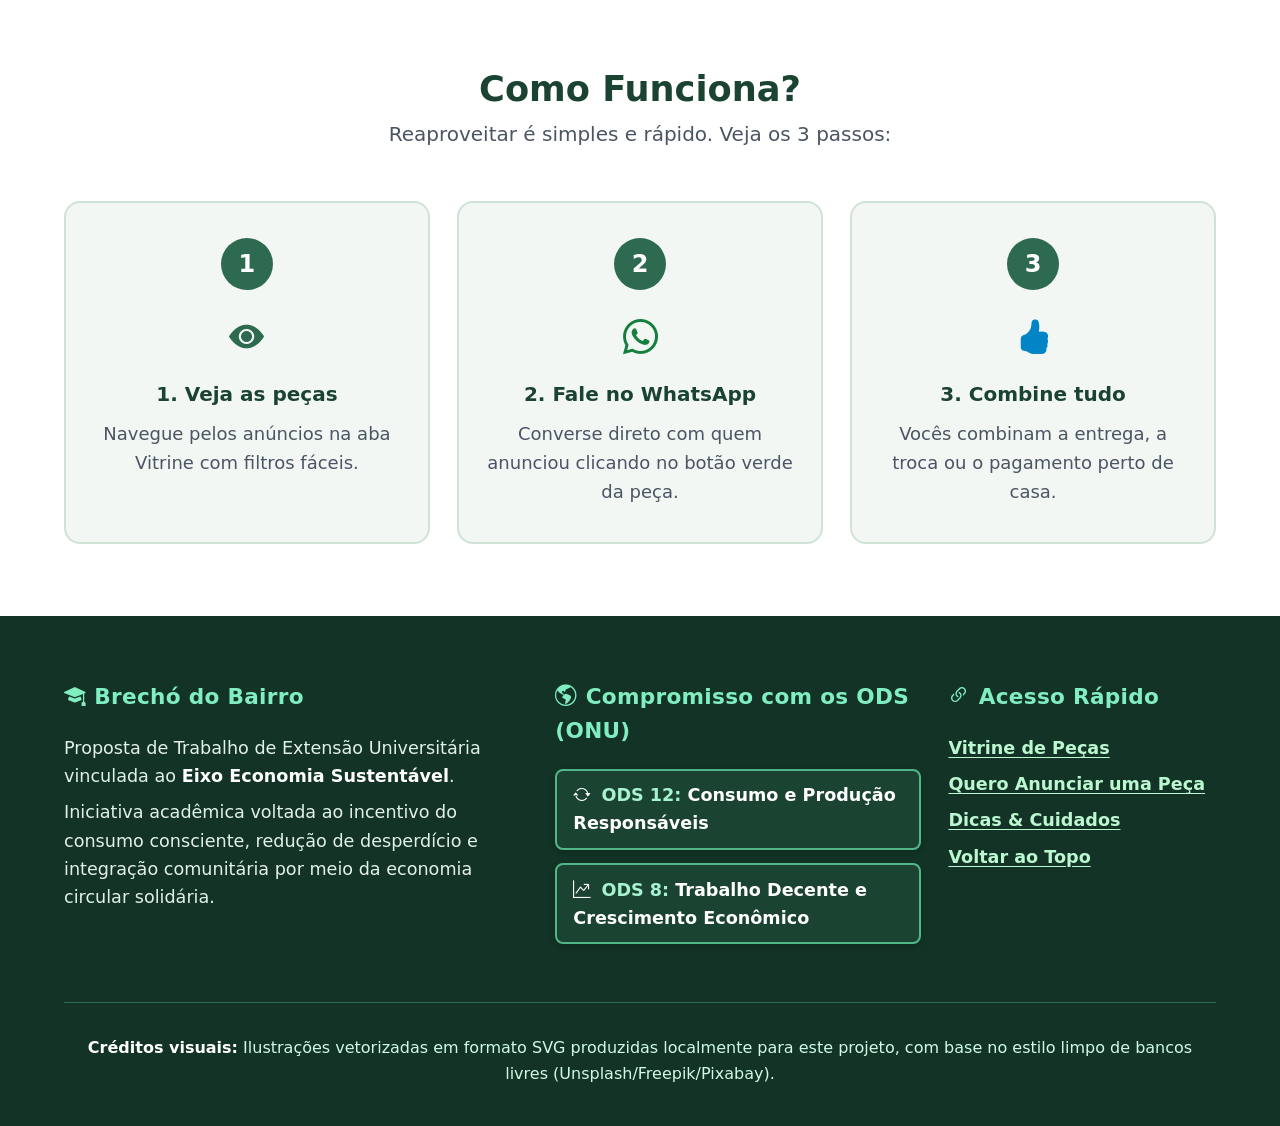
==== commit 70835fd8: "Aiciona modo claro e escuro" ====
--- a/anunciar.html
+++ b/anunciar.html
@@ -15,6 +15,21 @@
 
   <!-- Estilos da pagina -->
   <link rel="stylesheet" href="css/style.css" />
+
+  <!-- Aplica o tema salvo antes de carregar a tela -->
+  <script>
+    (function () {
+      try {
+        const temaSalvo = localStorage.getItem("brecho_tema");
+        const prefereEscuro = window.matchMedia("(prefers-color-scheme: dark)").matches;
+        if (temaSalvo === "escuro" || (!temaSalvo && prefereEscuro)) {
+          document.documentElement.setAttribute("data-tema", "escuro");
+        } else {
+          document.documentElement.setAttribute("data-tema", "claro");
+        }
+      } catch (e) {}
+    })();
+  </script>
 </head>
 
 <body>
@@ -34,7 +49,7 @@
 
   <!-- Menu de abas -->
   <nav class="navegacao-abas" aria-label="Navegação entre as abas do Brechó do Bairro">
-    <div class="container d-flex justify-content-center">
+    <div class="container d-flex justify-content-between align-items-center flex-wrap gap-2">
       <div class="grupo-abas">
         <a href="index.html" class="item-aba">
           <i class="bi bi-grid-fill me-2" aria-hidden="true"></i>
@@ -49,6 +64,12 @@
           <span>Dicas & Cuidados</span>
         </a>
       </div>
+
+      <!-- Botao para trocar entre modo claro e escuro -->
+      <button type="button" id="btn-tema" class="btn-trocar-tema" aria-label="Alternar entre modo claro e escuro" title="Alternar entre modo claro e escuro">
+        <i id="icone-tema" class="bi bi-moon-stars-fill me-1" aria-hidden="true"></i>
+        <span id="texto-tema">Modo Escuro</span>
+      </button>
     </div>
   </nav>
 
--- a/css/style.css
+++ b/css/style.css
@@ -1,16 +1,55 @@
 /* Cores do projeto */
 :root {
+  /* Variaveis do modo claro (padrao) */
+  --fundo-pagina: #fdfaf6;
+  --fundo-secao-alt: #ffffff;
+  --fundo-card: #ffffff;
+  --borda-card: #e2e8f0;
+  --borda-card-hover: #94a3b8;
+  --texto-principal: #1c2520;
+  --texto-suave: #4b5563;
+  --titulo-cor: #1b4332;
+
+  --fundo-painel: #ffffff;
+  --borda-painel: #e7dfd5;
+
+  --fundo-inputs: #f8fafc;
+  --borda-inputs: #cbd5e1;
+  --texto-inputs: #1c2520;
+
+  --fundo-passo: #f2f7f4;
+  --borda-passo: #cfe3d6;
+
+  --fundo-alerta: #fef3c7;
+  --borda-alerta: #d97706;
+  --texto-alerta: #78350f;
+
+  --fundo-aviso-seguranca: #fffbeb;
+  --borda-aviso-seguranca: #fcd34d;
+  --texto-aviso-seguranca: #78350f;
+
+  --fundo-meta-estado: #f5ebe0;
+  --texto-meta-estado: #6f4e37;
+
+  --valor-peca-cor: #854d0e;
+  --fundo-img-peca: #edf2f7;
+
+  --fundo-passo-receita: #f7faf8;
+  --borda-passo-receita: #2d6a4f;
+
+  --fundo-caixa-anuncio: #ffffff;
+  --borda-caixa-anuncio: #40916c;
+  --fundo-secao-anunciar: linear-gradient(180deg, #edf7f0 0%, #d8f3dc 100%);
+
+  --tag-categoria-bg: #d8f3dc;
+  --tag-categoria-texto: #2d6a4f;
+
+  /* Cores de acao e botoes */
   --verde-profundo: #123325;
   --verde-escuro: #1b4332;
   --verde-medio: #2d6a4f;
   --verde-folha: #40916c;
   --verde-claro: #d8f3dc;
-  --verde-fundo: #f2f7f4;
-
-  --terra-escuro: #6f4e37;
-  --terra-medio: #8d5b4c;
-  --areia-clara: #fdfaf6;
-  --areia-borda: #e7dfd5;
 
   --cor-doacao: #1e7e34;
   --cor-troca: #006699;
@@ -18,16 +57,61 @@
 
   --whatsapp-cor: #15803d;
   --whatsapp-hover: #0f5c2b;
-  --amarelo-destaque: #fef08a;
-
-  --texto-principal: #1c2520;
-  --texto-suave: #374151;
+
   --branco-puro: #ffffff;
-
   --raio-card: 16px;
   --raio-botao: 12px;
   --sombra-suave: 0 4px 16px rgba(27, 67, 50, 0.08);
   --sombra-hover: 0 8px 24px rgba(27, 67, 50, 0.16);
+}
+
+/* Variaveis do modo escuro */
+[data-tema="escuro"] {
+  --fundo-pagina: #111a15;
+  --fundo-secao-alt: #16221c;
+  --fundo-card: #1b2921;
+  --borda-card: #2c4236;
+  --borda-card-hover: #40916c;
+  --texto-principal: #f0f7f3;
+  --texto-suave: #cbd5ce;
+  --titulo-cor: #80eec0;
+
+  --fundo-painel: #1b2921;
+  --borda-painel: #2c4236;
+
+  --fundo-inputs: #141f19;
+  --borda-inputs: #3d5a4a;
+  --texto-inputs: #ffffff;
+
+  --fundo-passo: #18251e;
+  --borda-passo: #2c4236;
+
+  --fundo-alerta: #281d08;
+  --borda-alerta: #f59e0b;
+  --texto-alerta: #fde68a;
+
+  --fundo-aviso-seguranca: #2b1f09;
+  --borda-aviso-seguranca: #d97706;
+  --texto-aviso-seguranca: #fef3c7;
+
+  --fundo-meta-estado: #292017;
+  --texto-meta-estado: #f3d5be;
+
+  --valor-peca-cor: #fcd34d;
+  --fundo-img-peca: #16221b;
+
+  --fundo-passo-receita: #18251e;
+  --borda-passo-receita: #52b788;
+
+  --fundo-caixa-anuncio: #1b2921;
+  --borda-caixa-anuncio: #40916c;
+  --fundo-secao-anunciar: linear-gradient(180deg, #132018 0%, #1a2b21 100%);
+
+  --tag-categoria-bg: #1e382b;
+  --tag-categoria-texto: #80eec0;
+
+  --sombra-suave: 0 4px 16px rgba(0, 0, 0, 0.35);
+  --sombra-hover: 0 8px 24px rgba(0, 0, 0, 0.55);
 }
 
 /* Configuracoes basicas da pagina */
@@ -44,9 +128,10 @@
   font-size: 1.125rem;
   line-height: 1.6;
   color: var(--texto-principal);
-  background-color: var(--areia-clara);
+  background-color: var(--fundo-pagina);
   margin: 0;
   padding: 0;
+  transition: background-color 0.25s ease, color 0.25s ease;
 }
 
 h1, h2, h3, h4, h5, h6, p, ul, figure {
@@ -77,6 +162,13 @@
 }
 a:hover {
   color: var(--verde-escuro);
+}
+
+[data-tema="escuro"] a {
+  color: #80eec0;
+}
+[data-tema="escuro"] a:hover {
+  color: #ffffff;
 }
 
 /* Container centralizado da pagina */
@@ -191,6 +283,7 @@
 .d-none { display: none !important; }
 .d-block { display: block !important; }
 .flex-column { flex-direction: column !important; }
+.flex-wrap { flex-wrap: wrap !important; }
 
 @media (min-width: 576px) {
   .flex-sm-row { flex-direction: row !important; }
@@ -237,13 +330,19 @@
 /* Tipografia */
 .text-center { text-align: center !important; }
 .text-start { text-align: left !important; }
-.text-dark { color: #1c2520 !important; }
-.text-secondary, .text-muted { color: #4b5563 !important; }
+.text-dark { color: var(--texto-principal) !important; }
+.text-secondary, .text-muted { color: var(--texto-suave) !important; }
 .text-success { color: #15803d !important; }
 .text-warning { color: #b45309 !important; }
 .text-danger { color: #dc2626 !important; }
 .text-primary { color: #0284c7 !important; }
 .text-light { color: #f1f5f3 !important; }
+
+[data-tema="escuro"] .text-success { color: #4ade80 !important; }
+[data-tema="escuro"] .text-warning { color: #fcd34d !important; }
+[data-tema="escuro"] .text-primary { color: #38bdf8 !important; }
+[data-tema="escuro"] .bg-white { background-color: var(--fundo-card) !important; }
+[data-tema="escuro"] .border { border-color: var(--borda-card) !important; }
 
 .fw-bold { font-weight: 700 !important; }
 .fw-semibold { font-weight: 600 !important; }
@@ -266,9 +365,23 @@
 .secao-passos,
 .secao-anunciar {
   padding: 4.5rem 1rem;
-}
-
-/* Cabecalho padronizado das secoes (aproxima o titulo da descricao e afasta dos cards) */
+  transition: background-color 0.25s ease;
+}
+
+.secao-passos,
+.secao-dicas {
+  background-color: var(--fundo-secao-alt);
+}
+
+.secao-beneficios {
+  background-color: var(--fundo-pagina);
+}
+
+.secao-anunciar {
+  background: var(--fundo-secao-anunciar);
+}
+
+/* Cabecalho padronizado das secoes */
 .cabecalho-secao {
   text-align: center;
   margin-bottom: 3.25rem;
@@ -277,10 +390,11 @@
 .titulo-secao {
   font-size: 2.2rem;
   font-weight: 800;
-  color: var(--verde-escuro);
+  color: var(--titulo-cor);
   margin-top: 0;
   margin-bottom: 0.5rem;
   line-height: 1.25;
+  transition: color 0.25s ease;
 }
 
 .subtitulo-secao {
@@ -292,6 +406,7 @@
   max-width: 800px;
   margin-left: auto;
   margin-right: auto;
+  transition: color 0.25s ease;
 }
 
 /* Bloco para botoes de acao abaixo dos grids */
@@ -312,14 +427,14 @@
   border-radius: 6px;
 }
 .bg-success-subtle {
-  background-color: #dcfce7 !important;
-  color: #15803d !important;
+  background-color: var(--tag-categoria-bg) !important;
+  color: var(--tag-categoria-texto) !important;
 }
 .rounded-3 { border-radius: 12px !important; }
 .rounded-4 { border-radius: 16px !important; }
 .rounded-pill { border-radius: 50rem !important; }
-.shadow-sm { box-shadow: 0 3px 10px rgba(0, 0, 0, 0.08) !important; }
-.border { border: 1px solid #cbd5e1 !important; }
+.shadow-sm { box-shadow: var(--sombra-suave) !important; }
+.border { border: 1px solid var(--borda-card) !important; }
 .border-2 { border-width: 2px !important; }
 .border-warning { border-color: #f59e0b !important; }
 
@@ -347,6 +462,15 @@
   color: #ffffff;
 }
 
+[data-tema="escuro"] .btn-outline-success {
+  border-color: #80eec0;
+  color: #80eec0;
+}
+[data-tema="escuro"] .btn-outline-success:hover {
+  background-color: #80eec0;
+  color: #052e16;
+}
+
 /* Alerta de sucesso */
 .alert {
   padding: 1.25rem 1.5rem;
@@ -358,6 +482,11 @@
   background-color: #dcfce7;
   border-color: #86efac;
   color: #14532d;
+}
+[data-tema="escuro"] .alert-success {
+  background-color: #142a1e;
+  border-color: #2d6a4f;
+  color: #86efac;
 }
 
 /* Topo do site */
@@ -444,6 +573,40 @@
   box-shadow: 0 2px 10px rgba(0, 0, 0, 0.3);
 }
 
+/* Botao de alternar modo claro e escuro */
+.btn-trocar-tema {
+  display: inline-flex;
+  align-items: center;
+  justify-content: center;
+  gap: 0.5rem;
+  background-color: rgba(255, 255, 255, 0.14);
+  color: #ffffff;
+  border: 1px solid rgba(255, 255, 255, 0.3);
+  padding: 0.55rem 1.15rem;
+  border-radius: 50rem;
+  font-family: inherit;
+  font-size: 1rem;
+  font-weight: 700;
+  cursor: pointer;
+  transition: all 0.2s ease;
+  min-height: 46px;
+  white-space: nowrap;
+}
+.btn-trocar-tema:hover {
+  background-color: rgba(255, 255, 255, 0.25);
+  color: #ffffff;
+  transform: translateY(-1px);
+}
+[data-tema="escuro"] .btn-trocar-tema {
+  background-color: #1c2b23;
+  color: #fef08a;
+  border-color: #40916c;
+}
+[data-tema="escuro"] .btn-trocar-tema:hover {
+  background-color: #273b30;
+  color: #ffffff;
+}
+
 /* Botao principal do brecho */
 .btn-cta-principal {
   background-color: #22c55e;
@@ -470,18 +633,19 @@
 
 /* Faixa de aviso academico */
 .alerta-extensao {
-  background-color: #fef3c7;
-  border-left: 6px solid #d97706;
-  border-bottom: 1px solid #fde68a;
-  color: #78350f;
+  background-color: var(--fundo-alerta);
+  border-left: 6px solid var(--borda-alerta);
+  border-bottom: 1px solid rgba(0, 0, 0, 0.08);
+  color: var(--texto-alerta);
   font-size: 1.05rem;
   padding: 0.85rem 1rem;
+  transition: background-color 0.25s ease, color 0.25s ease;
 }
 
 /* Passo a passo como funciona */
 .card-passo {
-  background-color: var(--verde-fundo);
-  border: 2px solid #cfe3d6;
+  background-color: var(--fundo-passo);
+  border: 2px solid var(--borda-passo);
   border-radius: var(--raio-card);
   padding: 2.2rem 1.5rem;
   height: 100%;
@@ -489,7 +653,7 @@
   flex-direction: column;
   align-items: center;
   text-align: center;
-  transition: transform 0.2s ease;
+  transition: transform 0.2s ease, background-color 0.25s ease, border-color 0.25s ease;
 }
 .card-passo:hover {
   transform: translateY(-3px);
@@ -515,27 +679,31 @@
   color: var(--verde-medio);
   margin-bottom: 0.75rem;
 }
+[data-tema="escuro"] .icone-passo {
+  color: #80eec0;
+}
 
 .titulo-passo {
   font-size: 1.25rem;
   font-weight: 700;
-  color: var(--verde-escuro);
+  color: var(--titulo-cor);
   margin-bottom: 0.6rem;
 }
 
 /* Filtros da vitrine */
 .painel-filtros {
-  background-color: var(--branco-puro);
-  border: 2px solid var(--areia-borda);
+  background-color: var(--fundo-painel);
+  border: 2px solid var(--borda-painel);
   border-radius: var(--raio-card);
   padding: 1.75rem;
   margin-bottom: 2.75rem;
   box-shadow: var(--sombra-suave);
+  transition: background-color 0.25s ease, border-color 0.25s ease;
 }
 
 .rotulo-filtro {
   font-weight: 700;
-  color: var(--verde-escuro);
+  color: var(--titulo-cor);
   margin-bottom: 0.5rem;
   display: flex;
   align-items: center;
@@ -547,17 +715,22 @@
   font-family: inherit;
   font-size: 1.125rem;
   padding: 0.75rem 1rem;
-  border: 2px solid #cbd5e1;
+  border: 2px solid var(--borda-inputs);
   border-radius: 10px;
-  color: var(--texto-principal);
-  background-color: #f8fafc;
+  color: var(--texto-inputs);
+  background-color: var(--fundo-inputs);
   min-height: 52px;
   width: 100%;
+  transition: background-color 0.25s ease, border-color 0.25s ease, color 0.25s ease;
 }
 .select-acessivel:focus,
 .form-select:focus {
   border-color: var(--verde-medio);
-  background-color: #ffffff;
+  background-color: var(--fundo-card);
+}
+[data-tema="escuro"] .select-acessivel:focus,
+[data-tema="escuro"] .form-select:focus {
+  border-color: #80eec0;
 }
 
 .btn-limpar-filtros {
@@ -565,9 +738,9 @@
   font-size: 1rem;
   font-weight: 600;
   padding: 0.6rem 1rem;
-  color: var(--terra-escuro);
+  color: var(--texto-suave);
   background: transparent;
-  border: 2px dashed var(--terra-medio);
+  border: 2px dashed var(--borda-inputs);
   border-radius: 8px;
   min-height: 52px;
   cursor: pointer;
@@ -577,38 +750,40 @@
   justify-content: center;
 }
 .btn-limpar-filtros:hover {
-  background-color: #f8edeb;
-  color: #431407;
+  background-color: rgba(239, 68, 68, 0.1);
+  color: #ef4444;
+  border-color: #ef4444;
 }
 
 /* Card das pecas na vitrine */
 .card-peca {
-  background-color: var(--branco-puro);
-  border: 2px solid #e2e8f0;
+  background-color: var(--fundo-card);
+  border: 2px solid var(--borda-card);
   border-radius: var(--raio-card);
   overflow: hidden;
   box-shadow: var(--sombra-suave);
   height: 100%;
   display: flex;
   flex-direction: column;
-  transition: transform 0.2s ease, box-shadow 0.2s ease, border-color 0.2s ease;
+  transition: transform 0.2s ease, box-shadow 0.2s ease, border-color 0.2s ease, background-color 0.25s ease;
 }
 .card-peca:hover {
   transform: translateY(-4px);
   box-shadow: var(--sombra-hover);
-  border-color: #94a3b8;
+  border-color: var(--borda-card-hover);
 }
 
 .container-imagem-peca {
   position: relative;
   width: 100%;
   height: 220px;
-  background-color: #edf2f7;
+  background-color: var(--fundo-img-peca);
   display: flex;
   align-items: center;
   justify-content: center;
   overflow: hidden;
-  border-bottom: 1px solid #e2e8f0;
+  border-bottom: 1px solid var(--borda-card);
+  transition: background-color 0.25s ease;
 }
 
 .container-imagem-peca img {
@@ -651,12 +826,13 @@
   display: inline-block;
   font-size: 0.95rem;
   font-weight: 700;
-  color: var(--verde-medio);
-  background-color: var(--verde-claro);
+  color: var(--tag-categoria-texto);
+  background-color: var(--tag-categoria-bg);
   padding: 0.25rem 0.65rem;
   border-radius: 6px;
   margin-bottom: 0.6rem;
   align-self: flex-start;
+  transition: background-color 0.25s ease, color 0.25s ease;
 }
 
 .titulo-peca {
@@ -676,19 +852,21 @@
 
 .meta-estado {
   font-size: 1rem;
-  color: var(--terra-escuro);
-  background-color: #f5ebe0;
+  color: var(--texto-meta-estado);
+  background-color: var(--fundo-meta-estado);
   padding: 0.45rem 0.75rem;
   border-radius: 6px;
   margin-bottom: 1rem;
   font-weight: 600;
+  transition: background-color 0.25s ease, color 0.25s ease;
 }
 
 .valor-peca {
   font-size: 1.35rem;
   font-weight: 800;
-  color: #854d0e;
+  color: var(--valor-peca-cor);
   margin-bottom: 1.15rem;
+  transition: color 0.25s ease;
 }
 
 /* Botao do WhatsApp em cada peca */
@@ -718,15 +896,15 @@
 
 /* Cards da aba de dicas e curadoria */
 .card-curadoria {
-  background-color: var(--branco-puro);
-  border: 2px solid #dce7e1;
+  background-color: var(--fundo-card);
+  border: 2px solid var(--borda-card);
   border-radius: var(--raio-card);
   padding: 2rem;
   height: 100%;
   box-shadow: var(--sombra-suave);
   display: flex;
   flex-direction: column;
-  transition: transform 0.2s ease, border-color 0.2s ease, box-shadow 0.2s ease;
+  transition: transform 0.2s ease, border-color 0.2s ease, box-shadow 0.2s ease, background-color 0.25s ease;
 }
 .card-curadoria:hover {
   transform: translateY(-4px);
@@ -738,56 +916,61 @@
   width: 58px;
   height: 58px;
   border-radius: 14px;
-  background-color: var(--verde-claro);
-  color: var(--verde-escuro);
+  background-color: var(--tag-categoria-bg);
+  color: var(--tag-categoria-texto);
   display: inline-flex;
   align-items: center;
   justify-content: center;
   font-size: 1.8rem;
   margin-bottom: 1.25rem;
+  transition: background-color 0.25s ease, color 0.25s ease;
 }
 
 .passo-receita {
-  background-color: #f7faf8;
-  border-left: 4px solid var(--verde-medio);
+  background-color: var(--fundo-passo-receita);
+  border-left: 4px solid var(--borda-passo-receita);
   padding: 1rem 1.15rem;
   border-radius: 8px;
   margin-top: 1rem;
+  transition: background-color 0.25s ease, border-color 0.25s ease;
 }
 
 /* Cards de beneficios */
 .card-beneficio {
-  background-color: var(--branco-puro);
-  border: 2px solid var(--areia-borda);
+  background-color: var(--fundo-card);
+  border: 2px solid var(--borda-card);
   border-radius: var(--raio-card);
   padding: 2.25rem 1.75rem;
   height: 100%;
   box-shadow: var(--sombra-suave);
   text-align: center;
+  transition: background-color 0.25s ease, border-color 0.25s ease;
 }
 
 .icone-beneficio {
   width: 70px;
   height: 70px;
   border-radius: 50%;
-  background-color: var(--verde-claro);
-  color: var(--verde-escuro);
+  background-color: var(--tag-categoria-bg);
+  color: var(--tag-categoria-texto);
   display: inline-flex;
   align-items: center;
   justify-content: center;
   font-size: 2rem;
   margin-bottom: 1.35rem;
+  transition: background-color 0.25s ease, color 0.25s ease;
 }
 
 /* Formulario da aba Quero Anunciar */
 .caixa-anuncio {
-  background-color: var(--branco-puro);
-  border: 2px solid var(--verde-folha);
+  background-color: var(--fundo-caixa-anuncio);
+  border: 2px solid var(--borda-caixa-anuncio);
   border-radius: 20px;
   padding: 2.5rem 2rem;
-  box-shadow: 0 8px 30px rgba(27, 67, 50, 0.12);
+  box-shadow: var(--sombra-suave);
   max-width: 840px;
   margin: 0 auto;
+  transition: background-color 0.25s ease, border-color 0.25s ease;
 }
 
 .form-label {
@@ -802,17 +985,22 @@
   font-family: inherit;
   font-size: 1.125rem;
   padding: 0.8rem 1rem;
-  border: 2px solid #cbd5e1;
+  border: 2px solid var(--borda-inputs);
   border-radius: 10px;
   min-height: 52px;
-  color: var(--texto-principal);
-  background-color: #f8fafc;
+  color: var(--texto-inputs);
+  background-color: var(--fundo-inputs);
   width: 100%;
+  transition: background-color 0.25s ease, border-color 0.25s ease, color 0.25s ease;
 }
 .input-acessivel:focus,
 .form-control:focus {
   border-color: var(--verde-medio);
-  background-color: #ffffff;
+  background-color: var(--fundo-card);
+}
+[data-tema="escuro"] .input-acessivel:focus,
+[data-tema="escuro"] .form-control:focus {
+  border-color: #80eec0;
 }
 
 .badge-anuncio-comunitario {
@@ -841,19 +1029,20 @@
   transition: all 0.2s ease;
 }
 .btn-remover-anuncio:hover {
-  background-color: #fee2e2;
+  background-color: rgba(220, 38, 38, 0.12);
   border-color: #dc2626;
 }
 
 .caixa-aviso-responsabilidade {
-  background-color: #fffbeb;
-  border: 2px solid #fcd34d;
+  background-color: var(--fundo-aviso-seguranca);
+  border: 2px solid var(--borda-aviso-seguranca);
   border-radius: 12px;
   padding: 1.35rem;
-  color: #78350f;
+  color: var(--texto-aviso-seguranca);
   margin-top: 1.75rem;
   margin-bottom: 1.75rem;
   font-size: 1.05rem;
+  transition: background-color 0.25s ease, color 0.25s ease;
 }
 
 .btn-anunciar-whatsapp {
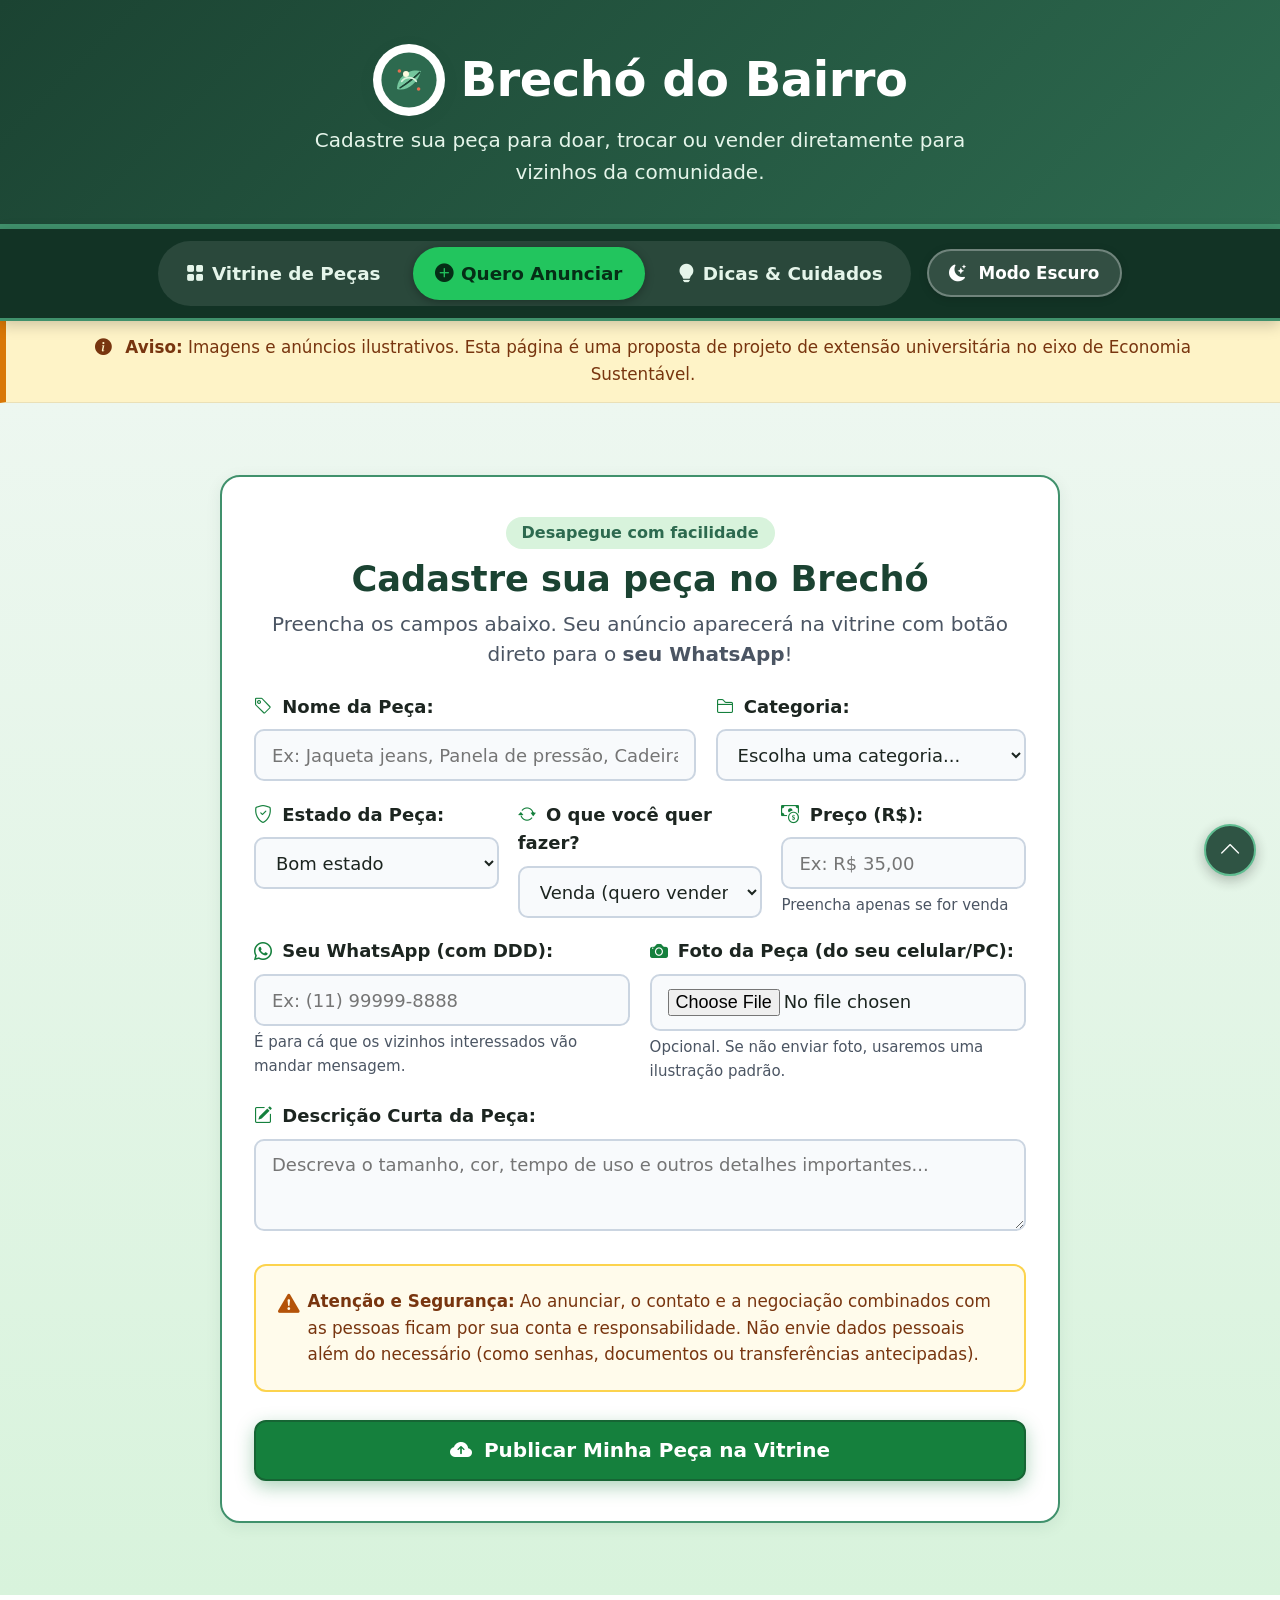
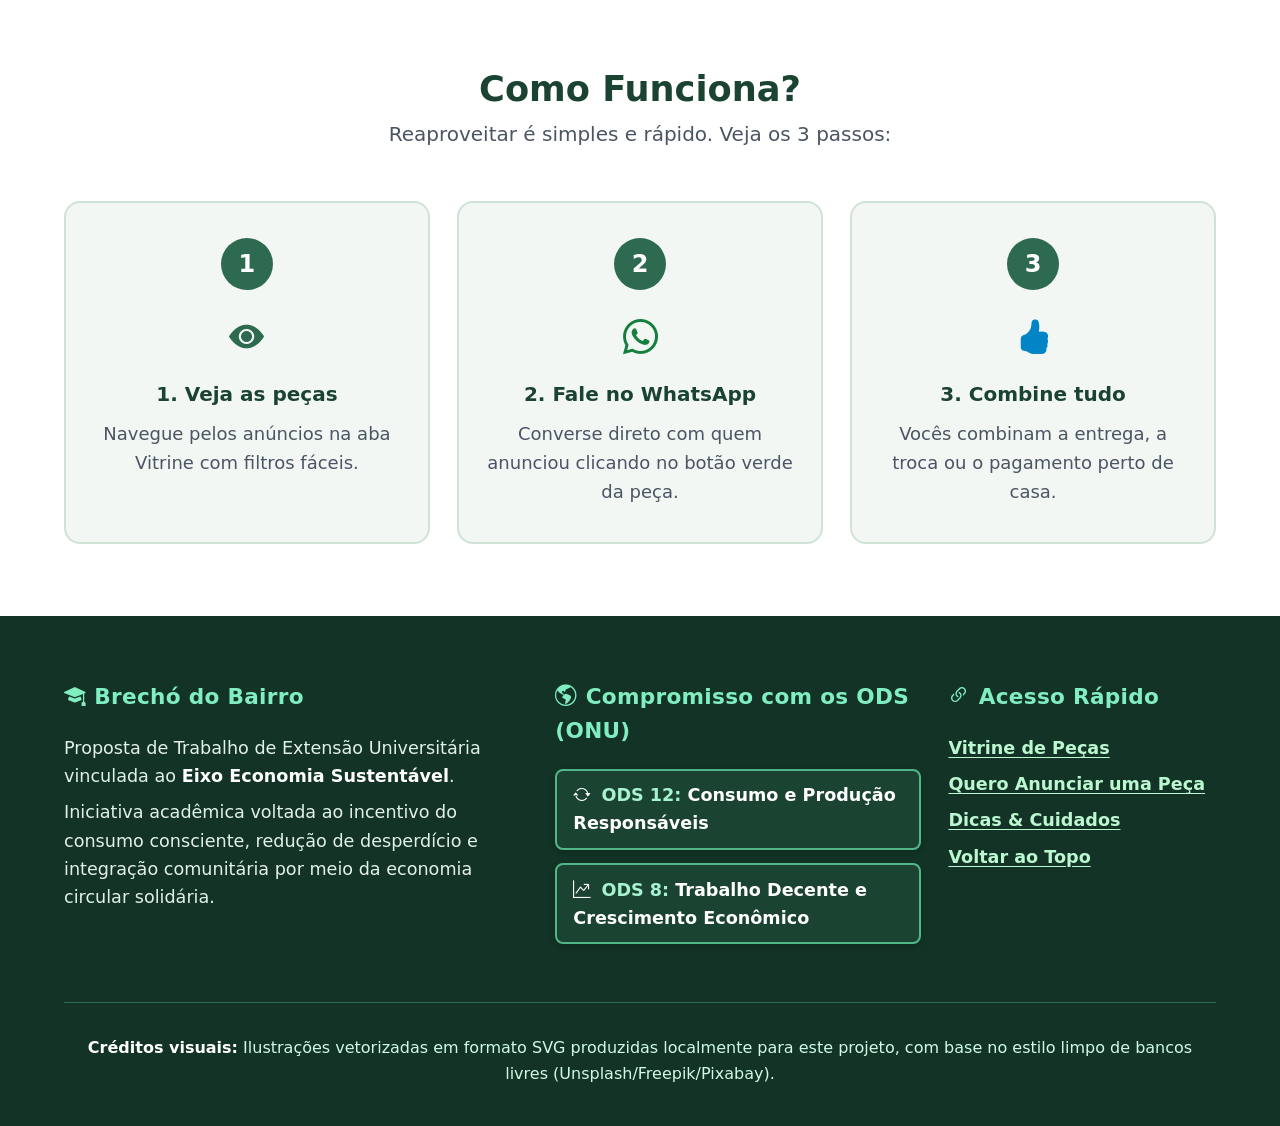
==== commit 8460ef46: "Adiciona modo claro e escuro" ====
--- a/anunciar.html
+++ b/anunciar.html
@@ -1,10 +1,12 @@
 <!DOCTYPE html>
 <html lang="pt-BR">
+
 <head>
   <meta charset="UTF-8" />
   <meta name="viewport" content="width=device-width, initial-scale=1.0" />
-  <meta name="description" content="Anuncie roupas e objetos usados para troca, doação ou venda no Brechó do Bairro com contato direto pelo WhatsApp." />
-  
+  <meta name="description"
+    content="Anuncie roupas e objetos usados para troca, doação ou venda no Brechó do Bairro com contato direto pelo WhatsApp." />
+
   <title>Quero Anunciar | Brechó do Bairro</title>
 
   <!-- Logo do site -->
@@ -14,7 +16,7 @@
   <link rel="stylesheet" href="https://cdn.jsdelivr.net/npm/bootstrap-icons@1.11.3/font/bootstrap-icons.min.css">
 
   <!-- Estilos da pagina -->
-  <link rel="stylesheet" href="css/style.css" />
+  <link rel="stylesheet" href="css/style.css?v=2" />
 
   <!-- Aplica o tema salvo antes de carregar a tela -->
   <script>
@@ -27,7 +29,7 @@
         } else {
           document.documentElement.setAttribute("data-tema", "claro");
         }
-      } catch (e) {}
+      } catch (e) { }
     })();
   </script>
 </head>
@@ -49,7 +51,7 @@
 
   <!-- Menu de abas -->
   <nav class="navegacao-abas" aria-label="Navegação entre as abas do Brechó do Bairro">
-    <div class="container d-flex justify-content-between align-items-center flex-wrap gap-2">
+    <div class="container d-flex justify-content-center align-items-center flex-wrap gap-3">
       <div class="grupo-abas">
         <a href="index.html" class="item-aba">
           <i class="bi bi-grid-fill me-2" aria-hidden="true"></i>
@@ -66,7 +68,8 @@
       </div>
 
       <!-- Botao para trocar entre modo claro e escuro -->
-      <button type="button" id="btn-tema" class="btn-trocar-tema" aria-label="Alternar entre modo claro e escuro" title="Alternar entre modo claro e escuro">
+      <button type="button" id="btn-tema" class="btn-trocar-tema" aria-label="Alternar entre modo claro e escuro"
+        title="Alternar entre modo claro e escuro">
         <i id="icone-tema" class="bi bi-moon-stars-fill me-1" aria-hidden="true"></i>
         <span id="texto-tema">Modo Escuro</span>
       </button>
@@ -77,7 +80,8 @@
   <aside class="alerta-extensao" aria-label="Aviso sobre o projeto acadêmico">
     <div class="container text-center">
       <i class="bi bi-info-circle-fill me-2" aria-hidden="true"></i>
-      <strong>Aviso:</strong> Imagens e anúncios ilustrativos. Esta página é uma proposta de projeto de extensão universitária no eixo de Economia Sustentável.
+      <strong>Aviso:</strong> Imagens e anúncios ilustrativos. Esta página é uma proposta de projeto de extensão
+      universitária no eixo de Economia Sustentável.
     </div>
   </aside>
 
@@ -87,9 +91,11 @@
       <div class="container">
         <div class="caixa-anuncio">
           <div class="cabecalho-secao mb-4">
-            <span class="badge bg-success-subtle text-success fs-6 px-3 py-2 rounded-pill fw-bold mb-2">Desapegue com facilidade</span>
+            <span class="badge bg-success-subtle text-success fs-6 px-3 py-2 rounded-pill fw-bold mb-2">Desapegue com
+              facilidade</span>
             <h2 id="titulo-anunciar" class="titulo-secao">Cadastre sua peça no Brechó</h2>
-            <p class="subtitulo-secao">Preencha os campos abaixo. Seu anúncio aparecerá na vitrine com botão direto para o <strong>seu WhatsApp</strong>!</p>
+            <p class="subtitulo-secao">Preencha os campos abaixo. Seu anúncio aparecerá na vitrine com botão direto para
+              o <strong>seu WhatsApp</strong>!</p>
           </div>
 
           <!-- Mensagem de sucesso ao cadastrar -->
@@ -110,7 +116,8 @@
                 <label for="anuncio-nome" class="form-label">
                   <i class="bi bi-tag me-1 text-success"></i> Nome da Peça:
                 </label>
-                <input type="text" id="anuncio-nome" class="input-acessivel" placeholder="Ex: Jaqueta jeans, Panela de pressão, Cadeira..." required />
+                <input type="text" id="anuncio-nome" class="input-acessivel"
+                  placeholder="Ex: Jaqueta jeans, Panela de pressão, Cadeira..." required />
               </div>
 
               <!-- Categoria -->
@@ -165,8 +172,10 @@
                 <label for="anuncio-whatsapp" class="form-label">
                   <i class="bi bi-whatsapp me-1 text-success"></i> Seu WhatsApp (com DDD):
                 </label>
-                <input type="tel" id="anuncio-whatsapp" class="input-acessivel" placeholder="Ex: (11) 99999-8888" required />
-                <small class="text-secondary d-block mt-1">É para cá que os vizinhos interessados vão mandar mensagem.</small>
+                <input type="tel" id="anuncio-whatsapp" class="input-acessivel" placeholder="Ex: (11) 99999-8888"
+                  required />
+                <small class="text-secondary d-block mt-1">É para cá que os vizinhos interessados vão mandar
+                  mensagem.</small>
               </div>
 
               <!-- Foto da peca -->
@@ -175,14 +184,16 @@
                   <i class="bi bi-camera-fill me-1 text-success"></i> Foto da Peça (do seu celular/PC):
                 </label>
                 <input type="file" id="anuncio-foto" class="input-acessivel" accept="image/*" />
-                <small class="text-secondary d-block mt-1">Opcional. Se não enviar foto, usaremos uma ilustração padrão.</small>
+                <small class="text-secondary d-block mt-1">Opcional. Se não enviar foto, usaremos uma ilustração
+                  padrão.</small>
               </div>
 
               <!-- Previa da foto -->
               <div class="col-12 d-none" id="preview-foto-container">
                 <label class="form-label">Prévia da Foto Selecionada:</label>
                 <div>
-                  <img id="img-preview" src="#" alt="Prévia da foto selecionada" class="rounded-3 border shadow-sm" style="max-height: 180px; object-fit: cover;" />
+                  <img id="img-preview" src="#" alt="Prévia da foto selecionada" class="rounded-3 border shadow-sm"
+                    style="max-height: 180px; object-fit: cover;" />
                 </div>
               </div>
 
@@ -191,7 +202,9 @@
                 <label for="anuncio-descricao" class="form-label">
                   <i class="bi bi-pencil-square me-1 text-success"></i> Descrição Curta da Peça:
                 </label>
-                <textarea id="anuncio-descricao" class="input-acessivel" rows="3" placeholder="Descreva o tamanho, cor, tempo de uso e outros detalhes importantes..." required></textarea>
+                <textarea id="anuncio-descricao" class="input-acessivel" rows="3"
+                  placeholder="Descreva o tamanho, cor, tempo de uso e outros detalhes importantes..."
+                  required></textarea>
               </div>
             </div>
 
@@ -200,7 +213,9 @@
               <div class="d-flex align-items-start gap-2">
                 <i class="bi bi-exclamation-triangle-fill fs-4 text-warning" aria-hidden="true"></i>
                 <div>
-                  <strong>Atenção e Segurança:</strong> Ao anunciar, o contato e a negociação combinados com as pessoas ficam por sua conta e responsabilidade. Não envie dados pessoais além do necessário (como senhas, documentos ou transferências antecipadas).
+                  <strong>Atenção e Segurança:</strong> Ao anunciar, o contato e a negociação combinados com as pessoas
+                  ficam por sua conta e responsabilidade. Não envie dados pessoais além do necessário (como senhas,
+                  documentos ou transferências antecipadas).
                 </div>
               </div>
             </div>
@@ -268,7 +283,8 @@
             Proposta de Trabalho de Extensão Universitária vinculada ao <strong>Eixo Economia Sustentável</strong>.
           </p>
           <p class="mb-0">
-            Iniciativa acadêmica voltada ao incentivo do consumo consciente, redução de desperdício e integração comunitária por meio da economia circular solidária.
+            Iniciativa acadêmica voltada ao incentivo do consumo consciente, redução de desperdício e integração
+            comunitária por meio da economia circular solidária.
           </p>
         </div>
 
@@ -304,7 +320,8 @@
       <!-- Creditos -->
       <div class="rodape-creditos text-center">
         <p class="mb-0">
-          <strong>Créditos visuais:</strong> Ilustrações vetorizadas em formato SVG produzidas localmente para este projeto, com base no estilo limpo de bancos livres (Unsplash/Freepik/Pixabay).
+          <strong>Créditos visuais:</strong> Ilustrações vetorizadas em formato SVG produzidas localmente para este
+          projeto, com base no estilo limpo de bancos livres (Unsplash/Freepik/Pixabay).
         </p>
       </div>
     </div>
@@ -318,4 +335,5 @@
   <!-- Script da pagina -->
   <script src="js/script.js"></script>
 </body>
-</html>
+
+</html>
--- a/css/style.css
+++ b/css/style.css
@@ -575,36 +575,43 @@
 
 /* Botao de alternar modo claro e escuro */
 .btn-trocar-tema {
+  appearance: none;
+  -webkit-appearance: none;
   display: inline-flex;
   align-items: center;
   justify-content: center;
   gap: 0.5rem;
-  background-color: rgba(255, 255, 255, 0.14);
-  color: #ffffff;
-  border: 1px solid rgba(255, 255, 255, 0.3);
-  padding: 0.55rem 1.15rem;
-  border-radius: 50rem;
+  background-color: rgba(255, 255, 255, 0.14) !important;
+  color: #ffffff !important;
+  border: 2px solid rgba(255, 255, 255, 0.3) !important;
+  padding: 0.65rem 1.3rem !important;
+  border-radius: 50rem !important;
   font-family: inherit;
-  font-size: 1rem;
+  font-size: 1.05rem !important;
   font-weight: 700;
   cursor: pointer;
   transition: all 0.2s ease;
-  min-height: 46px;
+  min-height: 48px;
   white-space: nowrap;
-}
+  box-shadow: 0 2px 8px rgba(0, 0, 0, 0.15);
+}
+
 .btn-trocar-tema:hover {
-  background-color: rgba(255, 255, 255, 0.25);
-  color: #ffffff;
-  transform: translateY(-1px);
-}
+  background-color: rgba(255, 255, 255, 0.25) !important;
+  color: #ffffff !important;
+  transform: translateY(-2px);
+  box-shadow: 0 4px 12px rgba(0, 0, 0, 0.25);
+}
+
 [data-tema="escuro"] .btn-trocar-tema {
-  background-color: #1c2b23;
-  color: #fef08a;
-  border-color: #40916c;
-}
+  background-color: #1e3327 !important;
+  color: #fef08a !important;
+  border-color: #52b788 !important;
+}
+
 [data-tema="escuro"] .btn-trocar-tema:hover {
-  background-color: #273b30;
-  color: #ffffff;
+  background-color: #284434 !important;
+  color: #ffffff !important;
 }
 
 /* Botao principal do brecho */
